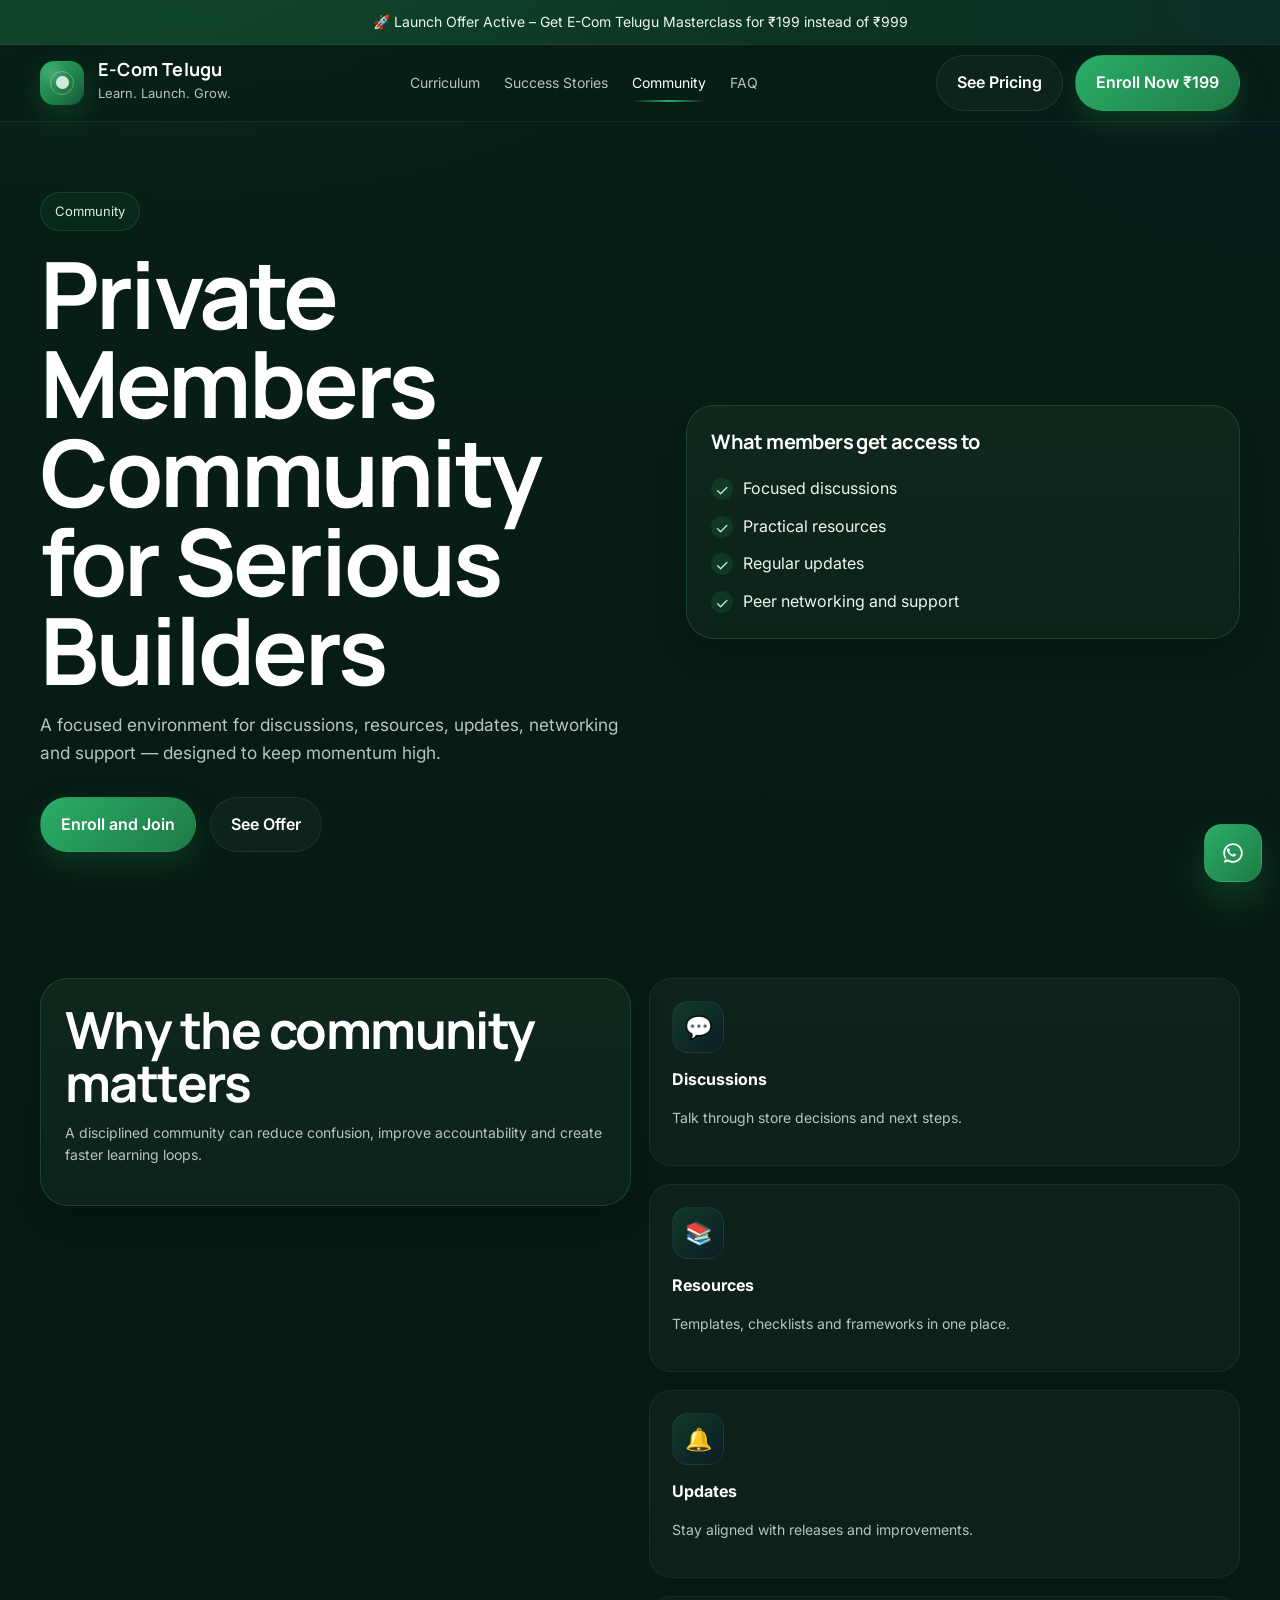
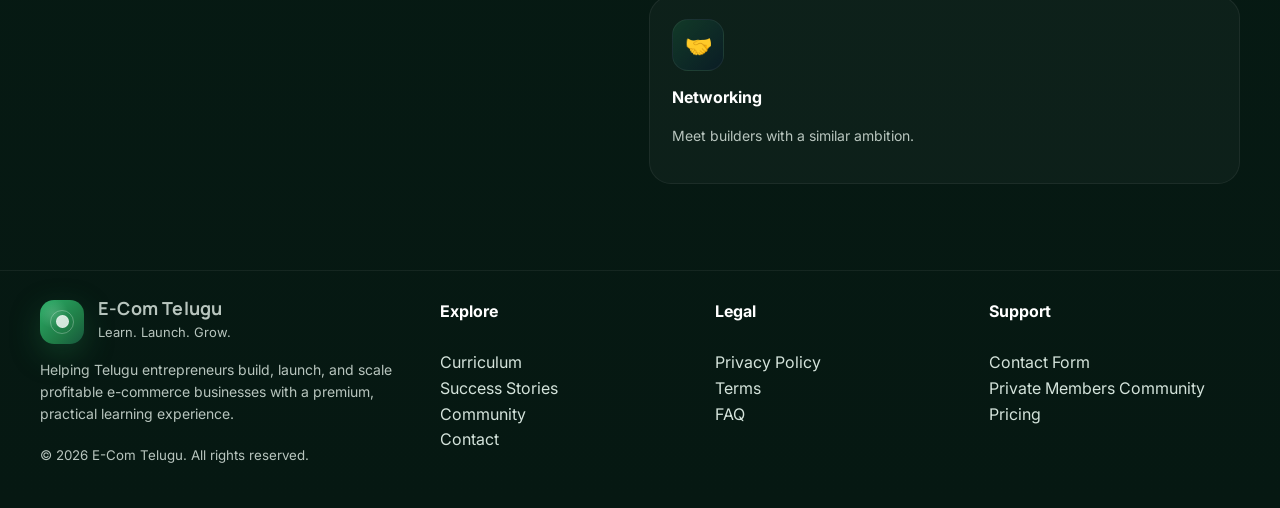
==== community.html @ 77f4f094 "Add files via upload" ====
<!doctype html>
<html lang="en">
<head>
  <meta charset="utf-8" />
  <meta name="viewport" content="width=device-width, initial-scale=1" />
  <title>Community | E-Com Telugu</title>
  <meta name="description" content="E-Com Telugu — premium Telugu e-commerce education for entrepreneurs, students and business owners." />
  <meta name="theme-color" content="#071E16" />
  <link rel="preconnect" href="https://fonts.googleapis.com">
  <link rel="preconnect" href="https://fonts.gstatic.com" crossorigin>
  <link href="https://fonts.googleapis.com/css2?family=Inter:wght@400;500;600;700;800&family=Manrope:wght@700;800&display=swap" rel="stylesheet">
  <link rel="stylesheet" href="styles.css" />
  
</head>
<body class="">

    <div class="topbar">
      <div class="container">🚀 Launch Offer Active – Get E-Com Telugu Masterclass for ₹199 instead of ₹999</div>
    </div>
    <div class="nav-wrap">
      <div class="container">
        <nav class="nav" aria-label="Primary">
          <a class="brand" href="index.html">
            <div class="brand-mark" aria-hidden="true"></div>
            <div class="brand-text">
              <strong>E-Com Telugu</strong>
              <span>Learn. Launch. Grow.</span>
            </div>
          </a>
          <div class="nav-links">
            <a href="curriculum.html" class="">Curriculum</a>
            <a href="success-stories.html" class="">Success Stories</a>
            <a href="community.html" class="active">Community</a>
            <a href="faq.html" class="">FAQ</a>
          </div>
          <div class="nav-actions">
            <a class="btn btn-secondary" href="index.html#pricing">See Pricing</a>
            <button class="btn btn-primary js-enroll sticky-cta" data-plan="ecom-telugu-masterclass" data-amount="19900">Enroll Now ₹199</button>
          </div>
          <button class="hamburger" aria-label="Open menu" aria-expanded="false"><span></span></button>
        </nav>
        <div class="mobile-panel">
          <div class="stack">
            <a class="btn btn-secondary" href="curriculum.html">Curriculum</a>
            <a class="btn btn-secondary" href="success-stories.html">Success Stories</a>
            <a class="btn btn-secondary" href="community.html">Community</a>
            <a class="btn btn-secondary" href="faq.html">FAQ</a>
            <a class="btn btn-secondary" href="index.html#pricing">See Pricing</a>
            <button class="btn btn-primary js-enroll" data-plan="ecom-telugu-masterclass" data-amount="19900">Enroll Now ₹199</button>
          </div>
        </div>
      </div>
    </div>
    

<main>
  <section class="hero">
    <div class="container hero-wrap">
      <div class="hero-copy reveal">
        <div class="kicker">Community</div>
        <h1>Private Members Community for Serious Builders</h1>
        <p class="lead">A focused environment for discussions, resources, updates, networking and support — designed to keep momentum high.</p>
        <div class="actions">
          <button class="btn btn-primary js-enroll" data-plan="ecom-telugu-masterclass" data-amount="19900">Enroll and Join</button>
          <a class="btn btn-secondary" href="index.html#pricing">See Offer</a>
        </div>
      </div>
      <div class="card pad reveal">
        <h3>What members get access to</h3>
        <div class="checklist">
          <div class="check">Focused discussions</div>
          <div class="check">Practical resources</div>
          <div class="check">Regular updates</div>
          <div class="check">Peer networking and support</div>
        </div>
      </div>
    </div>
  </section>

  <section class="section">
    <div class="container split">
      <div class="card pad reveal">
        <h2>Why the community matters</h2>
        <p class="small-muted">A disciplined community can reduce confusion, improve accountability and create faster learning loops.</p>
      </div>
      <div class="grid reveal">
        <div class="icon-card"><div class="icon-badge">💬</div><strong>Discussions</strong><p class="small-muted">Talk through store decisions and next steps.</p></div>
        <div class="icon-card"><div class="icon-badge">📚</div><strong>Resources</strong><p class="small-muted">Templates, checklists and frameworks in one place.</p></div>
        <div class="icon-card"><div class="icon-badge">🔔</div><strong>Updates</strong><p class="small-muted">Stay aligned with releases and improvements.</p></div>
        <div class="icon-card"><div class="icon-badge">🤝</div><strong>Networking</strong><p class="small-muted">Meet builders with a similar ambition.</p></div>
      </div>
    </div>
  </section>
</main>


    <footer class="footer">
      <div class="container">
        <div class="footer-grid">
          <div>
            <div class="brand" style="margin-bottom:14px;">
              <div class="brand-mark" aria-hidden="true"></div>
              <div class="brand-text">
                <strong>E-Com Telugu</strong>
                <span>Learn. Launch. Grow.</span>
              </div>
            </div>
            <p class="small-muted">Helping Telugu entrepreneurs build, launch, and scale profitable e-commerce businesses with a premium, practical learning experience.</p>
            <small>© 2026 E-Com Telugu. All rights reserved.</small>
          </div>
          <div>
            <strong style="color:#fff">Explore</strong><br><br>
            <a href="curriculum.html">Curriculum</a><br>
            <a href="success-stories.html">Success Stories</a><br>
            <a href="community.html">Community</a><br>
            <a href="contact.html">Contact</a>
          </div>
          <div>
            <strong style="color:#fff">Legal</strong><br><br>
            <a href="privacy-policy.html">Privacy Policy</a><br>
            <a href="terms.html">Terms</a><br>
            <a href="faq.html">FAQ</a>
          </div>
          <div>
            <strong style="color:#fff">Support</strong><br><br>
            <a href="contact.html">Contact Form</a><br>
            <a href="community.html">Private Members Community</a><br>
            <a href="index.html#pricing">Pricing</a>
          </div>
        </div>
      </div>
    </footer>
    <a class="whatsapp-float" href="https://wa.me/919000000000?text=Hi%20E-Com%20Telugu,%20I%20am%20interested%20in%20the%20Masterclass" aria-label="WhatsApp">
      <svg viewBox="0 0 32 32" aria-hidden="true"><path d="M19.11 17.46c-.28-.14-1.64-.81-1.89-.9-.25-.09-.43-.14-.61.14-.18.28-.7.9-.86 1.08-.16.18-.32.21-.6.07-.28-.14-1.17-.43-2.23-1.37-.83-.74-1.39-1.65-1.55-1.93-.16-.28-.02-.43.12-.57.13-.13.28-.32.42-.48.14-.16.19-.28.28-.46.09-.18.05-.34-.02-.48-.07-.14-.61-1.47-.84-2.02-.22-.53-.45-.46-.61-.47l-.52-.01c-.18 0-.48.07-.73.34-.25.28-.95.93-.95 2.26 0 1.33.97 2.62 1.11 2.8.14.18 1.92 2.95 4.65 4.13.65.28 1.16.45 1.56.58.65.21 1.24.18 1.71.11.52-.08 1.64-.67 1.87-1.31.23-.65.23-1.2.16-1.31-.07-.12-.25-.18-.53-.32zM16.03 4C9.4 4 4 9.37 4 16c0 2.63.85 5.08 2.3 7.07L4.8 28l5.1-1.47A11.93 11.93 0 0 0 16 28c6.63 0 12-5.37 12-12S22.66 4 16.03 4zm0 21.77c-2.25 0-4.34-.66-6.09-1.79l-.44-.28-3.03.87.88-2.95-.29-.48A9.7 9.7 0 0 1 6.3 16c0-5.36 4.37-9.72 9.73-9.72s9.74 4.36 9.74 9.72-4.37 9.77-9.74 9.77z"/></svg>
    </a>
    <div class="mobile-sticky-cta">
      <div class="row">
        <div class="text">
          <strong>Enroll today for ₹199</strong>
          <span>Premium masterclass access</span>
        </div>
        <button class="btn btn-primary js-enroll" data-plan="ecom-telugu-masterclass" data-amount="19900">Enroll Now</button>
      </div>
    </div>
    
<script src="script.js"></script>
</body>
</html>
---- styles.css ----
:root {
  --bg: #071E16;
  --bg-2: #0D2B1F;
  --card: #10271D;
  --card-2: #0B241A;
  --green: #1F7A45;
  --green-2: #2AAE67;
  --navy: #081A2F;
  --text: #FFFFFF;
  --muted: #B8C5BE;
  --border: #1E4A33;
  --shadow: 0 24px 60px rgba(0, 0, 0, 0.35);
  --shadow-soft: 0 12px 30px rgba(0, 0, 0, 0.22);
  --radius-xl: 28px;
  --radius-lg: 22px;
  --radius-md: 16px;
  --radius-sm: 12px;
  --max: 1200px;
  --transition: 240ms cubic-bezier(.2,.8,.2,1);
}

* { box-sizing: border-box; }
html { scroll-behavior: smooth; }
body {
  margin: 0;
  background:
    radial-gradient(1200px 800px at 15% -10%, rgba(42,174,103,0.14), transparent 55%),
    radial-gradient(900px 700px at 100% 0%, rgba(8,26,47,0.45), transparent 45%),
    linear-gradient(180deg, #071E16 0%, #061812 100%);
  color: var(--text);
  font-family: Inter, system-ui, -apple-system, BlinkMacSystemFont, "Segoe UI", sans-serif;
  line-height: 1.6;
  -webkit-font-smoothing: antialiased;
  text-rendering: optimizeLegibility;
}

img { max-width: 100%; display: block; }
a { color: inherit; text-decoration: none; }
button, input, textarea, select { font: inherit; }
::selection { background: rgba(42, 174, 103, 0.35); }

.container {
  width: min(var(--max), calc(100% - 32px));
  margin: 0 auto;
}

.topbar {
  background: linear-gradient(90deg, rgba(42,174,103,0.22), rgba(31,122,69,0.18));
  border-bottom: 1px solid rgba(255,255,255,0.05);
  color: #eaf7ef;
  font-size: 14px;
}
.topbar .container {
  min-height: 44px;
  display: flex;
  align-items: center;
  justify-content: center;
  gap: 10px;
  text-align: center;
  padding: 8px 0;
}

.nav-wrap {
  position: sticky;
  top: 0;
  z-index: 50;
  backdrop-filter: blur(18px);
  background: rgba(7, 30, 22, 0.75);
  border-bottom: 1px solid rgba(255,255,255,0.06);
}
.nav {
  display: flex;
  align-items: center;
  justify-content: space-between;
  min-height: 76px;
  gap: 18px;
}
.brand {
  display: flex;
  align-items: center;
  gap: 14px;
  min-width: 0;
}
.brand-mark {
  width: 44px;
  height: 44px;
  border-radius: 14px;
  background:
    radial-gradient(circle at 30% 30%, rgba(255,255,255,.15), transparent 35%),
    linear-gradient(135deg, #2AAE67, #1F7A45 65%, #081A2F 160%);
  box-shadow: 0 10px 30px rgba(31,122,69,.35);
  display: grid;
  place-items: center;
  position: relative;
  overflow: hidden;
}
.brand-mark::before,
.brand-mark::after {
  content: "";
  position: absolute;
  border-radius: 999px;
  border: 1px solid rgba(255,255,255,.28);
}
.brand-mark::before { width: 22px; height: 22px; }
.brand-mark::after { width: 11px; height: 11px; background: rgba(255,255,255,.8); }
.brand-text { min-width: 0; }
.brand-text strong {
  font-family: Manrope, Inter, system-ui, sans-serif;
  display: block;
  letter-spacing: .2px;
  font-size: 18px;
  line-height: 1.1;
}
.brand-text span {
  color: var(--muted);
  font-size: 13px;
}
.nav-links {
  display: flex;
  align-items: center;
  gap: 24px;
}
.nav-links a {
  color: var(--muted);
  transition: color var(--transition), transform var(--transition);
  font-size: 14px;
  position: relative;
}
.nav-links a:hover, .nav-links a.active {
  color: var(--text);
}
.nav-links a::after {
  content: "";
  position: absolute;
  left: 0; bottom: -8px;
  width: 100%;
  height: 2px;
  background: linear-gradient(90deg, transparent, var(--green-2), transparent);
  transform: scaleX(0);
  transform-origin: center;
  transition: transform var(--transition);
}
.nav-links a:hover::after, .nav-links a.active::after { transform: scaleX(1); }

.nav-actions { display: flex; align-items: center; gap: 12px; }
.btn {
  display: inline-flex;
  align-items: center;
  justify-content: center;
  gap: 10px;
  border: 1px solid transparent;
  border-radius: 999px;
  padding: 14px 20px;
  font-weight: 600;
  transition: transform var(--transition), box-shadow var(--transition), background var(--transition), border-color var(--transition), opacity var(--transition);
  cursor: pointer;
  white-space: nowrap;
}
.btn:hover { transform: translateY(-1px); }
.btn-primary {
  background: linear-gradient(135deg, var(--green-2), var(--green));
  color: white;
  box-shadow: 0 12px 28px rgba(31,122,69,.28);
}
.btn-primary:hover {
  box-shadow: 0 18px 34px rgba(31,122,69,.40);
}
.btn-secondary {
  background: rgba(255,255,255,0.03);
  color: var(--text);
  border-color: rgba(255,255,255,0.08);
}
.btn-secondary:hover {
  border-color: rgba(42,174,103,0.4);
  background: rgba(42,174,103,0.08);
}

.hamburger {
  display: none;
  width: 48px; height: 48px;
  border: 1px solid rgba(255,255,255,0.08);
  border-radius: 14px;
  background: rgba(255,255,255,0.03);
  color: var(--text);
  align-items: center;
  justify-content: center;
}
.hamburger span, .hamburger span::before, .hamburger span::after {
  content: "";
  width: 18px; height: 2px;
  background: currentColor;
  border-radius: 999px;
  display: block;
  position: relative;
}
.hamburger span::before { position: absolute; top: -6px; }
.hamburger span::after { position: absolute; top: 6px; }

.mobile-panel {
  display: none;
  padding: 0 0 18px;
}
.mobile-panel.open { display: block; }
.mobile-panel .stack {
  display: grid;
  gap: 12px;
  padding: 16px 0 0;
}
.mobile-panel a, .mobile-panel .btn {
  width: 100%;
}

.section {
  padding: 86px 0;
}
.section-tight { padding: 64px 0; }
.section-header {
  max-width: 760px;
  margin-bottom: 28px;
}
.kicker {
  display: inline-flex;
  align-items: center;
  gap: 10px;
  padding: 8px 14px;
  border: 1px solid rgba(42,174,103,0.22);
  background: rgba(42,174,103,0.08);
  color: #d8f4e3;
  border-radius: 999px;
  font-size: 13px;
  margin-bottom: 18px;
}
.h1, h1, .h2, h2, .h3, h3 {
  font-family: Manrope, Inter, system-ui, sans-serif;
  letter-spacing: -.03em;
  margin: 0;
}
h1, .h1 {
  font-size: clamp(3.2rem, 8vw, 5.8rem);
  line-height: .96;
}
h2, .h2 {
  font-size: clamp(2rem, 4vw, 3.2rem);
  line-height: 1.02;
}
h3, .h3 {
  font-size: 1.25rem;
  line-height: 1.2;
}
.lead {
  font-size: 1.08rem;
  color: var(--muted);
  max-width: 64ch;
}
.grid {
  display: grid;
  gap: 18px;
}
.grid-2 { grid-template-columns: repeat(2, minmax(0, 1fr)); }
.grid-3 { grid-template-columns: repeat(3, minmax(0, 1fr)); }
.grid-4 { grid-template-columns: repeat(4, minmax(0, 1fr)); }

.card {
  background: linear-gradient(180deg, rgba(16,39,29,0.96), rgba(11,36,26,0.98));
  border: 1px solid rgba(255,255,255,0.07);
  border-color: rgba(30,74,51,0.9);
  border-radius: var(--radius-xl);
  box-shadow: var(--shadow-soft);
}
.card.pad { padding: 24px; }
.card.glow {
  box-shadow: 0 0 0 1px rgba(42,174,103,.15), 0 22px 60px rgba(0,0,0,.34);
}

.hero {
  padding: 70px 0 40px;
}
.hero-wrap {
  display: grid;
  grid-template-columns: 1.05fr .95fr;
  gap: 34px;
  align-items: center;
}
.hero-copy .actions {
  display: flex;
  gap: 14px;
  flex-wrap: wrap;
  margin-top: 30px;
}
.hero-badges {
  display: flex;
  gap: 12px;
  flex-wrap: wrap;
  margin-top: 28px;
}
.pill {
  display: inline-flex;
  align-items: center;
  gap: 8px;
  border-radius: 999px;
  padding: 10px 14px;
  background: rgba(255,255,255,0.04);
  color: #e7f3ea;
  border: 1px solid rgba(255,255,255,0.07);
  font-size: 13px;
}

.hero-visual {
  position: relative;
  min-height: 620px;
}
.dashboard {
  position: relative;
  height: 100%;
  padding: 22px;
  overflow: hidden;
}
.dashboard::before {
  content:"";
  position:absolute;
  inset:-20%;
  background:
    radial-gradient(circle at 20% 20%, rgba(42,174,103,.18), transparent 22%),
    radial-gradient(circle at 80% 20%, rgba(8,26,47,.55), transparent 24%),
    radial-gradient(circle at 70% 80%, rgba(31,122,69,.18), transparent 22%);
  filter: blur(5px);
}
.dashboard > * { position: relative; z-index: 1; }
.metric-row {
  display: grid;
  grid-template-columns: 1.15fr .85fr;
  gap: 14px;
  margin-bottom: 14px;
}
.mini-card, .visual-card {
  background: rgba(7, 24, 18, 0.72);
  border: 1px solid rgba(42,174,103,.18);
  border-radius: 22px;
  padding: 18px;
  box-shadow: inset 0 1px 0 rgba(255,255,255,.02);
}
.mini-card strong {
  display: block;
  font-size: 30px;
  line-height: 1;
  margin-top: 8px;
}
.progress-bars {
  display: grid;
  gap: 10px;
  margin-top: 18px;
}
.progress {
  height: 10px;
  border-radius: 999px;
  background: rgba(255,255,255,.06);
  overflow: hidden;
}
.progress span {
  display: block;
  height: 100%;
  border-radius: inherit;
  background: linear-gradient(90deg, var(--green), var(--green-2));
}
.sale-graph {
  height: 180px;
  border-radius: 22px;
  background:
    linear-gradient(180deg, rgba(42,174,103,.08), rgba(8,26,47,.08)),
    repeating-linear-gradient(90deg, rgba(255,255,255,.05) 0 1px, transparent 1px 32px),
    repeating-linear-gradient(0deg, rgba(255,255,255,.05) 0 1px, transparent 1px 32px);
  position: relative;
  overflow: hidden;
}
.sale-graph svg {
  position:absolute; inset:0;
  width: 100%; height: 100%;
}
.stat-stack {
  display: grid;
  gap: 14px;
}
.stat-row {
  display: grid;
  grid-template-columns: repeat(2, minmax(0, 1fr));
  gap: 14px;
}
.stat {
  padding: 18px;
  border-radius: 20px;
  background: rgba(255,255,255,0.03);
  border: 1px solid rgba(255,255,255,0.06);
}
.stat span {
  color: var(--muted);
  font-size: 13px;
}
.stat strong {
  display: block;
  font-size: 24px;
  margin-top: 10px;
}
.product-cards {
  display: grid;
  gap: 12px;
}
.product-card {
  display: flex;
  gap: 12px;
  align-items: center;
  padding: 14px;
  border-radius: 18px;
  background: rgba(255,255,255,.03);
  border: 1px solid rgba(255,255,255,.06);
}
.product-thumb {
  width: 52px; height: 52px;
  border-radius: 16px;
  background: linear-gradient(135deg, rgba(42,174,103,.28), rgba(8,26,47,.64));
  display: grid; place-items: center;
  font-size: 22px;
}
.product-card .meta {
  flex: 1;
}
.product-card .meta small {
  color: var(--muted);
}

.split {
  display: grid;
  grid-template-columns: 1fr 1fr;
  gap: 18px;
  align-items: start;
}
.icon-grid {
  display: grid;
  gap: 18px;
  grid-template-columns: repeat(4, minmax(0, 1fr));
}
.icon-card {
  padding: 22px;
  border-radius: 22px;
  background: rgba(255,255,255,.03);
  border: 1px solid rgba(255,255,255,.06);
  transition: transform var(--transition), border-color var(--transition), background var(--transition);
}
.icon-card:hover {
  transform: translateY(-4px);
  border-color: rgba(42,174,103,.3);
  background: rgba(42,174,103,.07);
}
.icon-badge {
  width: 52px; height: 52px;
  display: grid;
  place-items: center;
  border-radius: 16px;
  background: linear-gradient(135deg, rgba(42,174,103,.18), rgba(8,26,47,.55));
  border: 1px solid rgba(255,255,255,.06);
  margin-bottom: 14px;
  font-size: 22px;
}

.counter-row {
  display: grid;
  grid-template-columns: repeat(4, minmax(0, 1fr));
  gap: 16px;
}
.counter {
  padding: 22px;
  text-align: center;
}
.counter strong {
  display: block;
  font-size: clamp(2rem, 4vw, 3rem);
  line-height: 1;
}
.counter span {
  color: var(--muted);
  font-size: 14px;
  margin-top: 8px;
  display: block;
}

.timer {
  display: flex;
  gap: 12px;
  flex-wrap: wrap;
}
.timer .box {
  min-width: 100px;
  padding: 18px 16px;
  border-radius: 20px;
  background: rgba(255,255,255,.03);
  border: 1px solid rgba(255,255,255,.07);
  text-align: center;
}
.timer .box strong {
  display: block;
  font-size: 2rem;
  line-height: 1;
}
.timer .box small { color: var(--muted); }

.roadmap {
  position: relative;
  padding-top: 18px;
}
.roadmap-track {
  display: grid;
  grid-template-columns: repeat(5, minmax(0, 1fr));
  gap: 14px;
}
.roadmap-step {
  padding: 20px;
  border-radius: 22px;
  background: linear-gradient(180deg, rgba(255,255,255,.04), rgba(255,255,255,.02));
  border: 1px solid rgba(255,255,255,.06);
  position: relative;
}
.roadmap-step::before {
  content: attr(data-step);
  display: inline-flex;
  width: 34px; height: 34px;
  border-radius: 999px;
  align-items: center;
  justify-content: center;
  margin-bottom: 14px;
  background: rgba(42,174,103,.15);
  border: 1px solid rgba(42,174,103,.25);
  color: #dff7e9;
  font-weight: 700;
}
.roadmap-step p { color: var(--muted); margin: 8px 0 0; }

.accordion {
  display: grid;
  gap: 12px;
}
.acc-item {
  border-radius: 20px;
  border: 1px solid rgba(255,255,255,.07);
  background: rgba(255,255,255,.03);
  overflow: hidden;
}
.acc-btn {
  width: 100%;
  display: flex;
  align-items: center;
  justify-content: space-between;
  gap: 12px;
  background: transparent;
  color: var(--text);
  border: 0;
  padding: 20px;
  text-align: left;
  cursor: pointer;
}
.acc-btn span {
  color: var(--muted);
  font-size: 14px;
  display: block;
  margin-top: 4px;
}
.acc-icon {
  width: 32px; height: 32px;
  border-radius: 999px;
  display: grid; place-items: center;
  background: rgba(42,174,103,.12);
  border: 1px solid rgba(42,174,103,.2);
  flex: 0 0 auto;
  transition: transform var(--transition);
}
.acc-item.open .acc-icon { transform: rotate(45deg); }
.acc-panel {
  max-height: 0;
  overflow: hidden;
  transition: max-height 320ms ease;
}
.acc-panel > div {
  padding: 0 20px 20px;
  color: var(--muted);
}

.story-card {
  display: grid;
  gap: 14px;
  padding: 22px;
}
.story-top {
  display: flex;
  align-items: center;
  gap: 14px;
}
.avatar {
  width: 56px; height: 56px;
  border-radius: 18px;
  background: linear-gradient(135deg, rgba(42,174,103,.32), rgba(8,26,47,.56));
  display: grid;
  place-items: center;
  font-weight: 800;
}
.story-card .quote {
  font-size: 16px;
  color: #edf7f0;
}
.story-card .role { color: var(--muted); font-size: 14px; }

.showcase {
  display: grid;
  gap: 18px;
  grid-template-columns: repeat(4, minmax(0, 1fr));
}
.showcase-card {
  overflow: hidden;
}
.showcase-media {
  height: 180px;
  background:
    linear-gradient(180deg, rgba(42,174,103,.15), transparent 50%),
    radial-gradient(circle at 20% 20%, rgba(255,255,255,.1), transparent 18%),
    linear-gradient(135deg, rgba(8,26,47,.7), rgba(31,122,69,.2));
  position: relative;
}
.showcase-media::after {
  content: "";
  position: absolute;
  inset: 18px;
  border-radius: 18px;
  border: 1px solid rgba(255,255,255,.14);
}
.showcase-body {
  padding: 18px;
}
.tag {
  display: inline-flex;
  padding: 6px 10px;
  border-radius: 999px;
  background: rgba(42,174,103,.12);
  color: #d8f4e3;
  font-size: 12px;
  border: 1px solid rgba(42,174,103,.16);
}
.small-muted { color: var(--muted); font-size: 14px; }

.pricing {
  display: grid;
  grid-template-columns: 1.05fr .95fr;
  gap: 18px;
  align-items: center;
}
.price-card {
  padding: 30px;
  position: relative;
  overflow: hidden;
}
.price-badge {
  position: absolute;
  top: 18px; right: 18px;
}
.price {
  display: flex;
  align-items: flex-end;
  gap: 14px;
  flex-wrap: wrap;
  margin-top: 10px;
}
.price .old {
  color: #c2d0c9;
  opacity: .75;
  text-decoration: line-through;
  font-size: 1.3rem;
}
.price .new {
  font-size: clamp(3rem, 8vw, 4.4rem);
  line-height: 1;
  font-weight: 800;
}
.checklist {
  display: grid;
  gap: 12px;
  margin: 22px 0 0;
}
.check {
  display: flex;
  align-items: flex-start;
  gap: 10px;
  color: #edf7f0;
}
.check::before {
  content: "✓";
  flex: 0 0 auto;
  width: 22px; height: 22px;
  display: grid; place-items: center;
  border-radius: 999px;
  background: rgba(42,174,103,.15);
  color: #bdf4d2;
  margin-top: 2px;
}

.faq-layout {
  display: grid;
  grid-template-columns: 1fr 420px;
  gap: 18px;
}
.side-note {
  position: sticky;
  top: 112px;
  align-self: start;
}

.form {
  display: grid;
  gap: 14px;
}
.field {
  display: grid;
  gap: 8px;
}
label { font-size: 14px; color: #dde8e2; }
input, textarea, select {
  width: 100%;
  border-radius: 16px;
  border: 1px solid rgba(255,255,255,.08);
  background: rgba(255,255,255,.03);
  color: var(--text);
  padding: 14px 16px;
  outline: none;
  transition: border-color var(--transition), box-shadow var(--transition), background var(--transition);
}
input:focus, textarea:focus, select:focus {
  border-color: rgba(42,174,103,.5);
  box-shadow: 0 0 0 4px rgba(42,174,103,.08);
  background: rgba(255,255,255,.04);
}
textarea { min-height: 160px; resize: vertical; }

.footer {
  padding: 28px 0 42px;
  border-top: 1px solid rgba(255,255,255,.06);
  color: var(--muted);
}
.footer-grid {
  display: grid;
  grid-template-columns: 1.2fr .8fr .8fr .8fr;
  gap: 24px;
}
.footer a { color: #d4e3db; }
.footer a:hover { color: #fff; }
.footer small { display: block; margin-top: 18px; line-height: 1.7; }

.whatsapp-float {
  position: fixed;
  right: 18px;
  bottom: 18px;
  width: 58px;
  height: 58px;
  border-radius: 18px;
  background: linear-gradient(135deg, #2AAE67, #1F7A45);
  display: grid;
  place-items: center;
  box-shadow: 0 18px 36px rgba(31,122,69,.34);
  z-index: 60;
  border: 1px solid rgba(255,255,255,.08);
}
.whatsapp-float svg { width: 26px; height: 26px; fill: white; }

.mobile-sticky-cta {
  display: none;
  position: fixed;
  left: 12px;
  right: 12px;
  bottom: 12px;
  z-index: 55;
  padding: 12px;
  background: rgba(7,30,22,.86);
  backdrop-filter: blur(16px);
  border: 1px solid rgba(255,255,255,.08);
  border-radius: 22px;
  box-shadow: var(--shadow);
}
.mobile-sticky-cta .row {
  display: flex;
  align-items: center;
  justify-content: space-between;
  gap: 12px;
}
.mobile-sticky-cta .text {
  min-width: 0;
}
.mobile-sticky-cta strong {
  display: block;
  font-size: 15px;
}
.mobile-sticky-cta span {
  color: var(--muted);
  font-size: 13px;
}

.reveal {
  opacity: 0;
  transform: translateY(22px);
  transition: opacity 700ms ease, transform 700ms ease;
}
.reveal.in-view {
  opacity: 1;
  transform: translateY(0);
}

.sticky-cta {
  position: relative;
}
.sticky-cta.float {
  animation: glowPulse 2.8s ease-in-out infinite;
}
@keyframes glowPulse {
  0%, 100% { box-shadow: 0 12px 28px rgba(31,122,69,.26); }
  50% { box-shadow: 0 18px 40px rgba(42,174,103,.42); }
}

@media (max-width: 1100px) {
  .hero-wrap, .split, .pricing, .faq-layout, .footer-grid { grid-template-columns: 1fr; }
  .icon-grid, .counter-row, .showcase, .roadmap-track { grid-template-columns: repeat(2, minmax(0, 1fr)); }
  .hero-visual { min-height: 540px; }
  .side-note { position: static; }
}
@media (max-width: 820px) {
  .nav-links, .nav-actions { display: none; }
  .hamburger { display: inline-flex; }
  .section { padding: 70px 0; }
  .grid-2, .grid-3, .grid-4, .stat-row, .metric-row, .icon-grid, .counter-row, .showcase, .roadmap-track { grid-template-columns: 1fr; }
  .hero { padding-top: 40px; }
  .hero-visual { min-height: 600px; }
  .mobile-sticky-cta { display: block; }
  .whatsapp-float { bottom: 84px; }
}
@media (max-width: 540px) {
  .container { width: min(var(--max), calc(100% - 24px)); }
  h1, .h1 { font-size: clamp(2.8rem, 15vw, 4rem); }
  .btn { width: 100%; }
  .hero-copy .actions { flex-direction: column; }
  .hero-badges { flex-direction: column; }
  .mini-card strong { font-size: 26px; }
  .hero-visual { min-height: 560px; }
  .dashboard { padding: 16px; }
  .mobile-sticky-cta .row { flex-direction: column; align-items: stretch; }
}
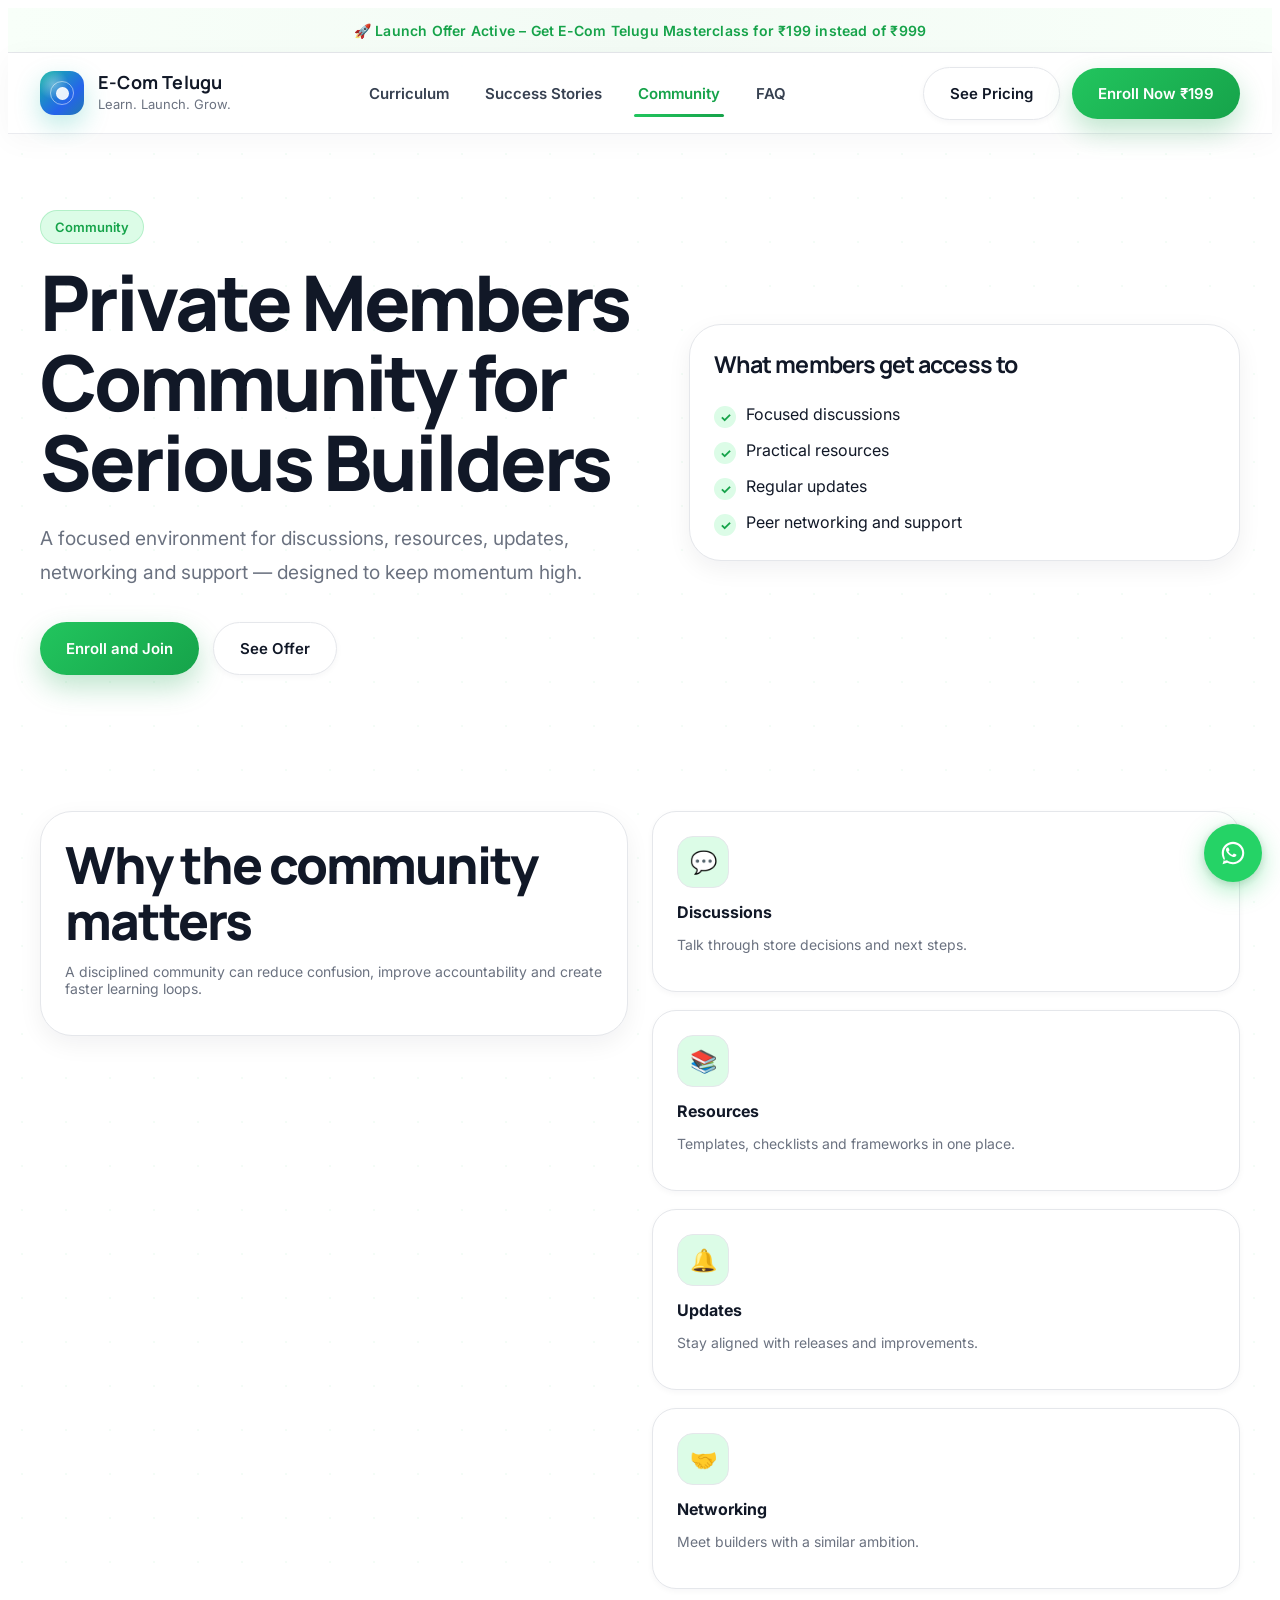
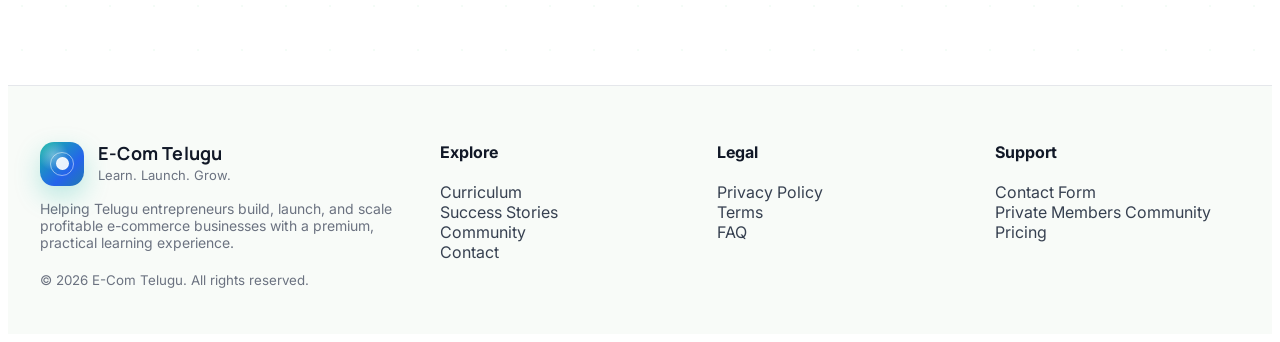
==== commit 4be0c5b7: "Production readiness pass: privacy, branding, payment hardening, cleanup Privacy/business requiremen" ====
--- a/community.html
+++ b/community.html
@@ -109,20 +109,20 @@
             <small>© 2026 E-Com Telugu. All rights reserved.</small>
           </div>
           <div>
-            <strong style="color:#fff">Explore</strong><br><br>
+            <strong style="color:var(--text)">Explore</strong><br><br>
             <a href="curriculum.html">Curriculum</a><br>
             <a href="success-stories.html">Success Stories</a><br>
             <a href="community.html">Community</a><br>
             <a href="contact.html">Contact</a>
           </div>
           <div>
-            <strong style="color:#fff">Legal</strong><br><br>
+            <strong style="color:var(--text)">Legal</strong><br><br>
             <a href="privacy-policy.html">Privacy Policy</a><br>
             <a href="terms.html">Terms</a><br>
             <a href="faq.html">FAQ</a>
           </div>
           <div>
-            <strong style="color:#fff">Support</strong><br><br>
+            <strong style="color:var(--text)">Support</strong><br><br>
             <a href="contact.html">Contact Form</a><br>
             <a href="community.html">Private Members Community</a><br>
             <a href="index.html#pricing">Pricing</a>
@@ -130,7 +130,10 @@
         </div>
       </div>
     </footer>
-    <a class="whatsapp-float" href="https://wa.me/919000000000?text=Hi%20E-Com%20Telugu,%20I%20am%20interested%20in%20the%20Masterclass" aria-label="WhatsApp">
+    <!-- TODO(whatsapp): Placeholder until the real WhatsApp Community invite link exists.
+         Get it from WhatsApp app > Community > Invite to Community > Share Link,
+         then replace the href below. Do not add a personal phone number here. -->
+    <a class="whatsapp-float" href="https://chat.whatsapp.com/PLACEHOLDER" aria-label="Join our WhatsApp Community" target="_blank" rel="noopener">
       <svg viewBox="0 0 32 32" aria-hidden="true"><path d="M19.11 17.46c-.28-.14-1.64-.81-1.89-.9-.25-.09-.43-.14-.61.14-.18.28-.7.9-.86 1.08-.16.18-.32.21-.6.07-.28-.14-1.17-.43-2.23-1.37-.83-.74-1.39-1.65-1.55-1.93-.16-.28-.02-.43.12-.57.13-.13.28-.32.42-.48.14-.16.19-.28.28-.46.09-.18.05-.34-.02-.48-.07-.14-.61-1.47-.84-2.02-.22-.53-.45-.46-.61-.47l-.52-.01c-.18 0-.48.07-.73.34-.25.28-.95.93-.95 2.26 0 1.33.97 2.62 1.11 2.8.14.18 1.92 2.95 4.65 4.13.65.28 1.16.45 1.56.58.65.21 1.24.18 1.71.11.52-.08 1.64-.67 1.87-1.31.23-.65.23-1.2.16-1.31-.07-.12-.25-.18-.53-.32zM16.03 4C9.4 4 4 9.37 4 16c0 2.63.85 5.08 2.3 7.07L4.8 28l5.1-1.47A11.93 11.93 0 0 0 16 28c6.63 0 12-5.37 12-12S22.66 4 16.03 4zm0 21.77c-2.25 0-4.34-.66-6.09-1.79l-.44-.28-3.03.87.88-2.95-.29-.48A9.7 9.7 0 0 1 6.3 16c0-5.36 4.37-9.72 9.73-9.72s9.74 4.36 9.74 9.72-4.37 9.77-9.74 9.77z"/></svg>
     </a>
     <div class="mobile-sticky-cta">
--- a/styles.css
+++ b/styles.css
@@ -1,848 +1,1207 @@
-
-:root {
-  --bg: #071E16;
-  --bg-2: #0D2B1F;
-  --card: #10271D;
-  --card-2: #0B241A;
-  --green: #1F7A45;
-  --green-2: #2AAE67;
-  --navy: #081A2F;
-  --text: #FFFFFF;
-  --muted: #B8C5BE;
-  --border: #1E4A33;
-  --shadow: 0 24px 60px rgba(0, 0, 0, 0.35);
-  --shadow-soft: 0 12px 30px rgba(0, 0, 0, 0.22);
-  --radius-xl: 28px;
-  --radius-lg: 22px;
-  --radius-md: 16px;
-  --radius-sm: 12px;
-  --max: 1200px;
-  --transition: 240ms cubic-bezier(.2,.8,.2,1);
-}
-
-* { box-sizing: border-box; }
-html { scroll-behavior: smooth; }
-body {
-  margin: 0;
+/* ==================================================================
+   E-COM TELUGU — DESIGN SYSTEM
+   Premium SaaS aesthetic (Stripe / Linear / Shopify / Framer / Vercel)
+   ================================================================== */
+
+
+/* ==================================================================
+   1. VARIABLES
+   ================================================================== */
+:root{
+
+  /* Brand */
+  --primary:#22C55E;
+  --primary-dark:#16A34A;
+  --primary-light:#DCFCE7;
+  --secondary:#14B8A6;
+  --accent:#2563EB;
+  --accent-light:#DBEAFE;
+
+  /* Aliases used by chart/progress elements */
+  --green: var(--primary);
+  --green-2: var(--primary-dark);
+
+  /* Backgrounds */
+  --bg:#FFFFFF;
+  --bg-soft:#F8FBF8;
+  --bg-alt:#F8FBF8;
+  --surface:#FFFFFF;
+  --surface-2:#F8FAFC;
+
+  /* Cards */
+  --card:#FFFFFF;
+  --card-hover:#FFFFFF;
+
+  /* Text */
+  --text:#111827;
+  --text-light:#374151;
+  --muted:#6B7280;
+  --muted-light:#9CA3AF;
+  --text-on-dark:#F8FAFC;
+  --muted-on-dark:#94A3B8;
+
+  /* Borders */
+  --border:#E5E7EB;
+  --border-soft:#EEF2F7;
+
+  /* Shadows (one system, used everywhere) */
+  --shadow-xs:0 2px 6px rgba(15,23,42,.04);
+  --shadow-sm:0 8px 24px rgba(15,23,42,.06);
+  --shadow:0 15px 45px rgba(15,23,42,.08);
+  --shadow-lg:0 30px 80px rgba(15,23,42,.12);
+  --shadow-soft: var(--shadow-sm);
+
+  /* Glows */
+  --glow-green:0 0 40px rgba(34,197,94,.14);
+  --glow-blue:0 0 40px rgba(37,99,235,.12);
+
+  /* Radius (one system) */
+  --radius-xl:32px;
+  --radius-lg:24px;
+  --radius-md:18px;
+  --radius-sm:14px;
+  --radius-pill:999px;
+
+  /* Layout */
+  --max:1200px;
+
+  /* Motion (one system) */
+  --transition:240ms cubic-bezier(.2,.8,.2,1);
+  --transition-slow:420ms cubic-bezier(.2,.8,.2,1);
+}
+
+
+/* ==================================================================
+   2. RESET
+   ================================================================== */
+*{ box-sizing:border-box; }
+html{ scroll-behavior:smooth; }
+
+body{
+  background:var(--bg);
+  color:var(--text);
+  font-family:'Inter',sans-serif;
+  -webkit-font-smoothing:antialiased;
+  -moz-osx-font-smoothing:grayscale;
+  overflow-x:hidden;
+  background-image:radial-gradient(rgba(34,197,94,.05) 1px, transparent 1px);
+  background-size:44px 44px;
+}
+
+img{ max-width:100%; display:block; }
+a{ color:inherit; text-decoration:none; }
+button, input, textarea, select{ font:inherit; }
+
+::selection{
+  background:#BBF7D0;
+  color:#111827;
+}
+
+
+/* ==================================================================
+   3. LAYOUT
+   ================================================================== */
+.container{
+  width:min(var(--max), calc(100% - 32px));
+  margin:0 auto;
+}
+
+.section{ padding:96px 0; }
+.section-tight{ padding:64px 0; }
+.section-header{
+  max-width:760px;
+  margin-bottom:32px;
+}
+
+.grid{ display:grid; gap:18px; }
+.grid-2{ grid-template-columns:repeat(2, minmax(0, 1fr)); }
+.grid-3{ grid-template-columns:repeat(3, minmax(0, 1fr)); }
+.grid-4{ grid-template-columns:repeat(4, minmax(0, 1fr)); }
+
+.split{
+  display:grid;
+  grid-template-columns:1fr 1fr;
+  gap:24px;
+  align-items:start;
+}
+
+
+/* ==================================================================
+   4. TYPOGRAPHY
+   ================================================================== */
+.h1, h1, .h2, h2, .h3, h3{
+  font-family:Manrope, Inter, sans-serif;
+  letter-spacing:-.04em;
+  font-weight:800;
+  color:var(--text);
+  margin:0;
+}
+
+h1, .h1{
+  font-size:clamp(3rem, 6vw, 5rem);
+  line-height:1.04;
+  max-width:12ch;
+}
+
+h2, .h2{
+  font-size:clamp(2.2rem, 4vw, 3.4rem);
+  line-height:1.1;
+}
+
+h3, .h3{
+  font-size:1.45rem;
+  line-height:1.3;
+  font-weight:700;
+}
+
+.lead{
+  font-size:1.2rem;
+  line-height:1.8;
+  color:var(--muted);
+  max-width:65ch;
+}
+
+.small-muted{ color:var(--muted); font-size:14px; }
+
+.kicker{
+  display:inline-flex;
+  align-items:center;
+  gap:10px;
+  padding:8px 14px;
+  border:1px solid rgba(34,197,94,.22);
+  background:var(--primary-light);
+  color:var(--primary-dark);
+  border-radius:var(--radius-pill);
+  font-size:13px;
+  font-weight:600;
+  margin-bottom:18px;
+}
+
+.pill{
+  display:inline-flex;
+  align-items:center;
+  gap:8px;
+  padding:10px 14px;
+  background:var(--bg-soft);
+  color:var(--text);
+  border:1px solid var(--border);
+  border-radius:var(--radius-pill);
+  font-size:13px;
+  font-weight:600;
+}
+
+.tag{
+  display:inline-flex;
+  padding:6px 12px;
+  border-radius:var(--radius-pill);
+  background:var(--primary-light);
+  color:var(--primary-dark);
+  font-size:12px;
+  font-weight:600;
+  border:1px solid rgba(34,197,94,.18);
+}
+
+
+/* ==================================================================
+   5. BUTTONS
+   ================================================================== */
+.btn{
+  display:inline-flex;
+  align-items:center;
+  justify-content:center;
+  gap:10px;
+  border:1px solid transparent;
+  border-radius:var(--radius-pill);
+  padding:16px 26px;
+  font-weight:600;
+  font-size:15px;
+  transition:transform var(--transition), box-shadow var(--transition), background var(--transition), border-color var(--transition), opacity var(--transition);
+  cursor:pointer;
+  white-space:nowrap;
+}
+.btn:hover{ transform:translateY(-2px); }
+
+.btn-primary{
+  background:linear-gradient(135deg, var(--primary), var(--primary-dark));
+  color:#FFFFFF;
+  border:none;
+  box-shadow:0 12px 28px rgba(22,163,74,.28);
+}
+.btn-primary:hover{
+  box-shadow:0 18px 40px rgba(22,163,74,.38);
+}
+
+.btn-secondary{
+  background:#FFFFFF;
+  color:var(--text);
+  border:1px solid var(--border);
+  box-shadow:var(--shadow-xs);
+}
+.btn-secondary:hover{
+  border-color:rgba(34,197,94,.35);
+  background:var(--bg-soft);
+}
+
+
+/* ==================================================================
+   6. CARDS (single shared card language)
+   ================================================================== */
+.card{
+  background:var(--card);
+  border:1px solid var(--border);
+  border-radius:var(--radius-xl);
+  box-shadow:var(--shadow-soft);
+}
+.card.pad{ padding:24px; }
+.card.glow{
+  box-shadow:var(--shadow), var(--glow-green);
+}
+
+/* Generic light "soft" card used across sections that previously had
+   dark rgba(255,255,255,.03) surfaces */
+.icon-card,
+.stat,
+.timer .box,
+.roadmap-step,
+.acc-item,
+.product-card,
+.mini-card,
+.visual-card{
+  background:#FFFFFF;
+  border:1px solid var(--border);
+  box-shadow:var(--shadow-xs);
+  transition:transform var(--transition), border-color var(--transition), box-shadow var(--transition), background var(--transition);
+}
+
+
+/* ==================================================================
+   7. NAVIGATION
+   ================================================================== */
+.topbar{
+  background:linear-gradient(90deg, #F8FFF9 0%, #F3FBF5 50%, #F8FFF9 100%);
+  border-bottom:1px solid var(--border);
+  color:var(--primary-dark);
+  font-weight:600;
+  font-size:14px;
+  letter-spacing:.2px;
+}
+.topbar .container{
+  min-height:44px;
+  display:flex;
+  align-items:center;
+  justify-content:center;
+  gap:10px;
+  text-align:center;
+  padding:8px 0;
+}
+
+.nav-wrap{
+  position:sticky;
+  top:0;
+  z-index:999;
+  background:rgba(255,255,255,.72);
+  backdrop-filter:blur(24px);
+  -webkit-backdrop-filter:blur(24px);
+  border-bottom:1px solid rgba(229,231,235,.8);
+  box-shadow:0 6px 30px rgba(15,23,42,.04);
+  transition:background var(--transition-slow), box-shadow var(--transition-slow);
+}
+.nav-wrap.scrolled{
+  background:rgba(255,255,255,.92);
+  backdrop-filter:blur(28px);
+  box-shadow:0 12px 40px rgba(15,23,42,.08);
+}
+
+.nav{
+  display:flex;
+  align-items:center;
+  justify-content:space-between;
+  min-height:80px;
+  gap:18px;
+}
+
+.brand{
+  display:flex;
+  align-items:center;
+  gap:14px;
+  min-width:0;
+}
+.brand-mark{
+  width:44px; height:44px;
+  border-radius:14px;
   background:
-    radial-gradient(1200px 800px at 15% -10%, rgba(42,174,103,0.14), transparent 55%),
-    radial-gradient(900px 700px at 100% 0%, rgba(8,26,47,0.45), transparent 45%),
-    linear-gradient(180deg, #071E16 0%, #061812 100%);
-  color: var(--text);
-  font-family: Inter, system-ui, -apple-system, BlinkMacSystemFont, "Segoe UI", sans-serif;
-  line-height: 1.6;
-  -webkit-font-smoothing: antialiased;
-  text-rendering: optimizeLegibility;
-}
-
-img { max-width: 100%; display: block; }
-a { color: inherit; text-decoration: none; }
-button, input, textarea, select { font: inherit; }
-::selection { background: rgba(42, 174, 103, 0.35); }
-
-.container {
-  width: min(var(--max), calc(100% - 32px));
-  margin: 0 auto;
-}
-
-.topbar {
-  background: linear-gradient(90deg, rgba(42,174,103,0.22), rgba(31,122,69,0.18));
-  border-bottom: 1px solid rgba(255,255,255,0.05);
-  color: #eaf7ef;
-  font-size: 14px;
-}
-.topbar .container {
-  min-height: 44px;
-  display: flex;
-  align-items: center;
-  justify-content: center;
-  gap: 10px;
-  text-align: center;
-  padding: 8px 0;
-}
-
-.nav-wrap {
-  position: sticky;
-  top: 0;
-  z-index: 50;
-  backdrop-filter: blur(18px);
-  background: rgba(7, 30, 22, 0.75);
-  border-bottom: 1px solid rgba(255,255,255,0.06);
-}
-.nav {
-  display: flex;
-  align-items: center;
-  justify-content: space-between;
-  min-height: 76px;
-  gap: 18px;
-}
-.brand {
-  display: flex;
-  align-items: center;
-  gap: 14px;
-  min-width: 0;
-}
-.brand-mark {
-  width: 44px;
-  height: 44px;
-  border-radius: 14px;
-  background:
-    radial-gradient(circle at 30% 30%, rgba(255,255,255,.15), transparent 35%),
-    linear-gradient(135deg, #2AAE67, #1F7A45 65%, #081A2F 160%);
-  box-shadow: 0 10px 30px rgba(31,122,69,.35);
-  display: grid;
-  place-items: center;
-  position: relative;
-  overflow: hidden;
+    radial-gradient(circle at 30% 30%, rgba(255,255,255,.35), transparent 35%),
+    linear-gradient(135deg, var(--secondary), var(--accent) 65%, var(--primary-dark) 160%);
+  box-shadow:0 10px 26px rgba(20,184,166,.28);
+  display:grid;
+  place-items:center;
+  position:relative;
+  overflow:hidden;
 }
 .brand-mark::before,
-.brand-mark::after {
-  content: "";
-  position: absolute;
-  border-radius: 999px;
-  border: 1px solid rgba(255,255,255,.28);
-}
-.brand-mark::before { width: 22px; height: 22px; }
-.brand-mark::after { width: 11px; height: 11px; background: rgba(255,255,255,.8); }
-.brand-text { min-width: 0; }
-.brand-text strong {
-  font-family: Manrope, Inter, system-ui, sans-serif;
-  display: block;
-  letter-spacing: .2px;
-  font-size: 18px;
-  line-height: 1.1;
-}
-.brand-text span {
-  color: var(--muted);
-  font-size: 13px;
-}
-.nav-links {
-  display: flex;
-  align-items: center;
-  gap: 24px;
-}
-.nav-links a {
-  color: var(--muted);
-  transition: color var(--transition), transform var(--transition);
-  font-size: 14px;
-  position: relative;
-}
-.nav-links a:hover, .nav-links a.active {
-  color: var(--text);
-}
-.nav-links a::after {
-  content: "";
-  position: absolute;
-  left: 0; bottom: -8px;
-  width: 100%;
-  height: 2px;
-  background: linear-gradient(90deg, transparent, var(--green-2), transparent);
-  transform: scaleX(0);
-  transform-origin: center;
-  transition: transform var(--transition);
-}
-.nav-links a:hover::after, .nav-links a.active::after { transform: scaleX(1); }
-
-.nav-actions { display: flex; align-items: center; gap: 12px; }
-.btn {
-  display: inline-flex;
-  align-items: center;
-  justify-content: center;
-  gap: 10px;
-  border: 1px solid transparent;
-  border-radius: 999px;
-  padding: 14px 20px;
-  font-weight: 600;
-  transition: transform var(--transition), box-shadow var(--transition), background var(--transition), border-color var(--transition), opacity var(--transition);
-  cursor: pointer;
-  white-space: nowrap;
-}
-.btn:hover { transform: translateY(-1px); }
-.btn-primary {
-  background: linear-gradient(135deg, var(--green-2), var(--green));
-  color: white;
-  box-shadow: 0 12px 28px rgba(31,122,69,.28);
-}
-.btn-primary:hover {
-  box-shadow: 0 18px 34px rgba(31,122,69,.40);
-}
-.btn-secondary {
-  background: rgba(255,255,255,0.03);
-  color: var(--text);
-  border-color: rgba(255,255,255,0.08);
-}
-.btn-secondary:hover {
-  border-color: rgba(42,174,103,0.4);
-  background: rgba(42,174,103,0.08);
-}
-
-.hamburger {
-  display: none;
-  width: 48px; height: 48px;
-  border: 1px solid rgba(255,255,255,0.08);
-  border-radius: 14px;
-  background: rgba(255,255,255,0.03);
-  color: var(--text);
-  align-items: center;
-  justify-content: center;
-}
-.hamburger span, .hamburger span::before, .hamburger span::after {
-  content: "";
-  width: 18px; height: 2px;
-  background: currentColor;
-  border-radius: 999px;
-  display: block;
-  position: relative;
-}
-.hamburger span::before { position: absolute; top: -6px; }
-.hamburger span::after { position: absolute; top: 6px; }
-
-.mobile-panel {
-  display: none;
-  padding: 0 0 18px;
-}
-.mobile-panel.open { display: block; }
-.mobile-panel .stack {
-  display: grid;
-  gap: 12px;
-  padding: 16px 0 0;
-}
-.mobile-panel a, .mobile-panel .btn {
-  width: 100%;
-}
-
-.section {
-  padding: 86px 0;
-}
-.section-tight { padding: 64px 0; }
-.section-header {
-  max-width: 760px;
-  margin-bottom: 28px;
-}
-.kicker {
-  display: inline-flex;
-  align-items: center;
-  gap: 10px;
-  padding: 8px 14px;
-  border: 1px solid rgba(42,174,103,0.22);
-  background: rgba(42,174,103,0.08);
-  color: #d8f4e3;
-  border-radius: 999px;
-  font-size: 13px;
-  margin-bottom: 18px;
-}
-.h1, h1, .h2, h2, .h3, h3 {
-  font-family: Manrope, Inter, system-ui, sans-serif;
-  letter-spacing: -.03em;
-  margin: 0;
-}
-h1, .h1 {
-  font-size: clamp(3.2rem, 8vw, 5.8rem);
-  line-height: .96;
-}
-h2, .h2 {
-  font-size: clamp(2rem, 4vw, 3.2rem);
-  line-height: 1.02;
-}
-h3, .h3 {
-  font-size: 1.25rem;
-  line-height: 1.2;
-}
-.lead {
-  font-size: 1.08rem;
-  color: var(--muted);
-  max-width: 64ch;
-}
-.grid {
-  display: grid;
-  gap: 18px;
-}
-.grid-2 { grid-template-columns: repeat(2, minmax(0, 1fr)); }
-.grid-3 { grid-template-columns: repeat(3, minmax(0, 1fr)); }
-.grid-4 { grid-template-columns: repeat(4, minmax(0, 1fr)); }
-
-.card {
-  background: linear-gradient(180deg, rgba(16,39,29,0.96), rgba(11,36,26,0.98));
-  border: 1px solid rgba(255,255,255,0.07);
-  border-color: rgba(30,74,51,0.9);
-  border-radius: var(--radius-xl);
-  box-shadow: var(--shadow-soft);
-}
-.card.pad { padding: 24px; }
-.card.glow {
-  box-shadow: 0 0 0 1px rgba(42,174,103,.15), 0 22px 60px rgba(0,0,0,.34);
-}
-
-.hero {
-  padding: 70px 0 40px;
-}
-.hero-wrap {
-  display: grid;
-  grid-template-columns: 1.05fr .95fr;
-  gap: 34px;
-  align-items: center;
-}
-.hero-copy .actions {
-  display: flex;
-  gap: 14px;
-  flex-wrap: wrap;
-  margin-top: 30px;
-}
-.hero-badges {
-  display: flex;
-  gap: 12px;
-  flex-wrap: wrap;
-  margin-top: 28px;
-}
-.pill {
-  display: inline-flex;
-  align-items: center;
-  gap: 8px;
-  border-radius: 999px;
-  padding: 10px 14px;
-  background: rgba(255,255,255,0.04);
-  color: #e7f3ea;
-  border: 1px solid rgba(255,255,255,0.07);
-  font-size: 13px;
-}
-
-.hero-visual {
-  position: relative;
-  min-height: 620px;
-}
-.dashboard {
-  position: relative;
-  height: 100%;
-  padding: 22px;
-  overflow: hidden;
-}
-.dashboard::before {
+.brand-mark::after{
+  content:"";
+  position:absolute;
+  border-radius:999px;
+  border:1px solid rgba(255,255,255,.5);
+}
+.brand-mark::before{ width:22px; height:22px; }
+.brand-mark::after{ width:11px; height:11px; background:rgba(255,255,255,.9); }
+
+.brand-text{ min-width:0; }
+.brand-text strong{
+  font-family:Manrope, Inter, system-ui, sans-serif;
+  display:block;
+  letter-spacing:.2px;
+  font-size:18px;
+  line-height:1.1;
+  color:var(--text);
+}
+.brand-text span{
+  color:var(--muted);
+  font-size:13px;
+}
+
+.nav-links{
+  display:flex;
+  align-items:center;
+  gap:28px;
+}
+.nav-links a{
+  color:var(--text-light);
+  font-size:15px;
+  font-weight:600;
+  transition:color var(--transition);
+  position:relative;
+  padding:8px 4px;
+}
+.nav-links a:hover,
+.nav-links a.active{ color:var(--primary-dark); }
+.nav-links a::after{
+  content:"";
+  position:absolute;
+  left:0; bottom:-6px;
+  width:100%; height:3px;
+  border-radius:999px;
+  background:linear-gradient(90deg, var(--primary), var(--primary-dark));
+  transform:scaleX(0);
+  transform-origin:center;
+  transition:transform var(--transition);
+}
+.nav-links a:hover::after,
+.nav-links a.active::after{ transform:scaleX(1); }
+
+.nav-actions{ display:flex; align-items:center; gap:12px; }
+
+.hamburger{
+  display:none;
+  width:48px; height:48px;
+  border:1px solid var(--border);
+  border-radius:14px;
+  background:#FFFFFF;
+  color:var(--text);
+  align-items:center;
+  justify-content:center;
+}
+.hamburger span,
+.hamburger span::before,
+.hamburger span::after{
+  content:"";
+  width:18px; height:2px;
+  background:currentColor;
+  border-radius:999px;
+  display:block;
+  position:relative;
+}
+.hamburger span::before{ position:absolute; top:-6px; }
+.hamburger span::after{ position:absolute; top:6px; }
+
+.mobile-panel{ display:none; padding:0 0 18px; }
+.mobile-panel.open{ display:block; }
+.mobile-panel .stack{
+  display:grid;
+  gap:12px;
+  padding:16px 0 0;
+}
+.mobile-panel a,
+.mobile-panel .btn{ width:100%; }
+
+
+/* ==================================================================
+   8. HERO
+   ================================================================== */
+.hero{ padding:76px 0 40px; }
+.hero-wrap{
+  display:grid;
+  grid-template-columns:1.05fr .95fr;
+  gap:40px;
+  align-items:center;
+}
+.hero-copy .actions{
+  display:flex;
+  gap:14px;
+  flex-wrap:wrap;
+  margin-top:32px;
+}
+.hero-badges{
+  display:flex;
+  gap:12px;
+  flex-wrap:wrap;
+  margin-top:28px;
+}
+
+.hero-visual{
+  position:relative;
+  min-height:620px;
+}
+
+.dashboard{
+  position:relative;
+  height:100%;
+  padding:32px;
+  overflow:hidden;
+  color:var(--text);
+  background:linear-gradient(180deg, #FFFFFF 0%, var(--bg-soft) 100%);
+  border:1px solid var(--border);
+  border-radius:var(--radius-xl);
+  box-shadow:var(--shadow);
+}
+.dashboard::before{
   content:"";
   position:absolute;
   inset:-20%;
   background:
-    radial-gradient(circle at 20% 20%, rgba(42,174,103,.18), transparent 22%),
-    radial-gradient(circle at 80% 20%, rgba(8,26,47,.55), transparent 24%),
-    radial-gradient(circle at 70% 80%, rgba(31,122,69,.18), transparent 22%);
-  filter: blur(5px);
-}
-.dashboard > * { position: relative; z-index: 1; }
-.metric-row {
-  display: grid;
-  grid-template-columns: 1.15fr .85fr;
-  gap: 14px;
-  margin-bottom: 14px;
-}
-.mini-card, .visual-card {
-  background: rgba(7, 24, 18, 0.72);
-  border: 1px solid rgba(42,174,103,.18);
-  border-radius: 22px;
-  padding: 18px;
-  box-shadow: inset 0 1px 0 rgba(255,255,255,.02);
-}
-.mini-card strong {
-  display: block;
-  font-size: 30px;
-  line-height: 1;
-  margin-top: 8px;
-}
-.progress-bars {
-  display: grid;
-  gap: 10px;
-  margin-top: 18px;
-}
-.progress {
-  height: 10px;
-  border-radius: 999px;
-  background: rgba(255,255,255,.06);
-  overflow: hidden;
-}
-.progress span {
-  display: block;
-  height: 100%;
-  border-radius: inherit;
-  background: linear-gradient(90deg, var(--green), var(--green-2));
-}
-.sale-graph {
-  height: 180px;
-  border-radius: 22px;
+    radial-gradient(circle at 20% 20%, rgba(34,197,94,.14), transparent 22%),
+    radial-gradient(circle at 80% 20%, rgba(37,99,235,.10), transparent 24%),
+    radial-gradient(circle at 70% 80%, rgba(20,184,166,.12), transparent 22%);
+  filter:blur(6px);
+}
+.dashboard > *{ position:relative; z-index:1; }
+
+.metric-row{
+  display:grid;
+  grid-template-columns:1.15fr .85fr;
+  gap:14px;
+  margin-bottom:14px;
+}
+
+.mini-card, .visual-card{
+  padding:20px;
+  border-radius:var(--radius-lg);
+}
+.mini-card strong{
+  display:block;
+  font-size:30px;
+  line-height:1;
+  margin-top:8px;
+  color:var(--primary-dark);
+}
+
+.progress-bars{ display:grid; gap:10px; margin-top:18px; }
+.progress{
+  height:10px;
+  border-radius:999px;
+  background:var(--border-soft);
+  overflow:hidden;
+}
+.progress span{
+  display:block;
+  height:100%;
+  border-radius:inherit;
+  background:linear-gradient(90deg, var(--accent), var(--green));
+}
+
+.sale-graph{
+  height:180px;
+  border-radius:var(--radius-lg);
   background:
-    linear-gradient(180deg, rgba(42,174,103,.08), rgba(8,26,47,.08)),
-    repeating-linear-gradient(90deg, rgba(255,255,255,.05) 0 1px, transparent 1px 32px),
-    repeating-linear-gradient(0deg, rgba(255,255,255,.05) 0 1px, transparent 1px 32px);
-  position: relative;
-  overflow: hidden;
-}
-.sale-graph svg {
-  position:absolute; inset:0;
-  width: 100%; height: 100%;
-}
-.stat-stack {
-  display: grid;
-  gap: 14px;
-}
-.stat-row {
-  display: grid;
-  grid-template-columns: repeat(2, minmax(0, 1fr));
-  gap: 14px;
-}
-.stat {
-  padding: 18px;
-  border-radius: 20px;
-  background: rgba(255,255,255,0.03);
-  border: 1px solid rgba(255,255,255,0.06);
-}
-.stat span {
-  color: var(--muted);
-  font-size: 13px;
-}
-.stat strong {
-  display: block;
-  font-size: 24px;
-  margin-top: 10px;
-}
-.product-cards {
-  display: grid;
-  gap: 12px;
-}
-.product-card {
-  display: flex;
-  gap: 12px;
-  align-items: center;
-  padding: 14px;
-  border-radius: 18px;
-  background: rgba(255,255,255,.03);
-  border: 1px solid rgba(255,255,255,.06);
-}
-.product-thumb {
-  width: 52px; height: 52px;
-  border-radius: 16px;
-  background: linear-gradient(135deg, rgba(42,174,103,.28), rgba(8,26,47,.64));
-  display: grid; place-items: center;
-  font-size: 22px;
-}
-.product-card .meta {
-  flex: 1;
-}
-.product-card .meta small {
-  color: var(--muted);
-}
-
-.split {
-  display: grid;
-  grid-template-columns: 1fr 1fr;
-  gap: 18px;
-  align-items: start;
-}
-.icon-grid {
-  display: grid;
-  gap: 18px;
-  grid-template-columns: repeat(4, minmax(0, 1fr));
-}
-.icon-card {
-  padding: 22px;
-  border-radius: 22px;
-  background: rgba(255,255,255,.03);
-  border: 1px solid rgba(255,255,255,.06);
-  transition: transform var(--transition), border-color var(--transition), background var(--transition);
-}
-.icon-card:hover {
-  transform: translateY(-4px);
-  border-color: rgba(42,174,103,.3);
-  background: rgba(42,174,103,.07);
-}
-.icon-badge {
-  width: 52px; height: 52px;
-  display: grid;
-  place-items: center;
-  border-radius: 16px;
-  background: linear-gradient(135deg, rgba(42,174,103,.18), rgba(8,26,47,.55));
-  border: 1px solid rgba(255,255,255,.06);
-  margin-bottom: 14px;
-  font-size: 22px;
-}
-
-.counter-row {
-  display: grid;
-  grid-template-columns: repeat(4, minmax(0, 1fr));
-  gap: 16px;
-}
-.counter {
-  padding: 22px;
-  text-align: center;
-}
-.counter strong {
-  display: block;
-  font-size: clamp(2rem, 4vw, 3rem);
-  line-height: 1;
-}
-.counter span {
-  color: var(--muted);
-  font-size: 14px;
-  margin-top: 8px;
-  display: block;
-}
-
-.timer {
-  display: flex;
-  gap: 12px;
-  flex-wrap: wrap;
-}
-.timer .box {
-  min-width: 100px;
-  padding: 18px 16px;
-  border-radius: 20px;
-  background: rgba(255,255,255,.03);
-  border: 1px solid rgba(255,255,255,.07);
-  text-align: center;
-}
-.timer .box strong {
-  display: block;
-  font-size: 2rem;
-  line-height: 1;
-}
-.timer .box small { color: var(--muted); }
-
-.roadmap {
-  position: relative;
-  padding-top: 18px;
-}
-.roadmap-track {
-  display: grid;
-  grid-template-columns: repeat(5, minmax(0, 1fr));
-  gap: 14px;
-}
-.roadmap-step {
-  padding: 20px;
-  border-radius: 22px;
-  background: linear-gradient(180deg, rgba(255,255,255,.04), rgba(255,255,255,.02));
-  border: 1px solid rgba(255,255,255,.06);
-  position: relative;
-}
-.roadmap-step::before {
-  content: attr(data-step);
-  display: inline-flex;
-  width: 34px; height: 34px;
-  border-radius: 999px;
-  align-items: center;
-  justify-content: center;
-  margin-bottom: 14px;
-  background: rgba(42,174,103,.15);
-  border: 1px solid rgba(42,174,103,.25);
-  color: #dff7e9;
-  font-weight: 700;
-}
-.roadmap-step p { color: var(--muted); margin: 8px 0 0; }
-
-.accordion {
-  display: grid;
-  gap: 12px;
-}
-.acc-item {
-  border-radius: 20px;
-  border: 1px solid rgba(255,255,255,.07);
-  background: rgba(255,255,255,.03);
-  overflow: hidden;
-}
-.acc-btn {
-  width: 100%;
-  display: flex;
-  align-items: center;
-  justify-content: space-between;
-  gap: 12px;
-  background: transparent;
-  color: var(--text);
-  border: 0;
-  padding: 20px;
-  text-align: left;
-  cursor: pointer;
-}
-.acc-btn span {
-  color: var(--muted);
-  font-size: 14px;
-  display: block;
-  margin-top: 4px;
-}
-.acc-icon {
-  width: 32px; height: 32px;
-  border-radius: 999px;
-  display: grid; place-items: center;
-  background: rgba(42,174,103,.12);
-  border: 1px solid rgba(42,174,103,.2);
-  flex: 0 0 auto;
-  transition: transform var(--transition);
-}
-.acc-item.open .acc-icon { transform: rotate(45deg); }
-.acc-panel {
-  max-height: 0;
-  overflow: hidden;
-  transition: max-height 320ms ease;
-}
-.acc-panel > div {
-  padding: 0 20px 20px;
-  color: var(--muted);
-}
-
-.story-card {
-  display: grid;
-  gap: 14px;
-  padding: 22px;
-}
-.story-top {
-  display: flex;
-  align-items: center;
-  gap: 14px;
-}
-.avatar {
-  width: 56px; height: 56px;
-  border-radius: 18px;
-  background: linear-gradient(135deg, rgba(42,174,103,.32), rgba(8,26,47,.56));
-  display: grid;
-  place-items: center;
-  font-weight: 800;
-}
-.story-card .quote {
-  font-size: 16px;
-  color: #edf7f0;
-}
-.story-card .role { color: var(--muted); font-size: 14px; }
-
-.showcase {
-  display: grid;
-  gap: 18px;
-  grid-template-columns: repeat(4, minmax(0, 1fr));
-}
-.showcase-card {
-  overflow: hidden;
-}
-.showcase-media {
-  height: 180px;
+    linear-gradient(180deg, rgba(34,197,94,.05), transparent 60%),
+    repeating-linear-gradient(90deg, rgba(15,23,42,.04) 0 1px, transparent 1px 32px),
+    repeating-linear-gradient(0deg, rgba(15,23,42,.04) 0 1px, transparent 1px 32px);
+  position:relative;
+  overflow:hidden;
+}
+.sale-graph svg{ position:absolute; inset:0; width:100%; height:100%; }
+
+.stat-stack{ display:grid; gap:14px; }
+.stat-row{
+  display:grid;
+  grid-template-columns:repeat(2, minmax(0, 1fr));
+  gap:14px;
+}
+.stat{
+  padding:18px;
+  border-radius:var(--radius-lg);
+}
+.stat span{ color:var(--muted); font-size:13px; }
+.stat strong{
+  color:var(--text);
+  display:block;
+  font-size:24px;
+  margin-top:10px;
+}
+
+.product-cards{ display:grid; gap:12px; }
+.product-card{
+  display:flex;
+  gap:12px;
+  align-items:center;
+  padding:14px;
+  border-radius:var(--radius-md);
+}
+.product-thumb{
+  width:52px; height:52px;
+  border-radius:16px;
+  background:linear-gradient(135deg, var(--primary-light), var(--accent-light));
+  display:grid; place-items:center;
+  font-size:22px;
+}
+.product-card .meta{ color:var(--text); flex:1; }
+.product-card .meta small{ color:var(--muted); }
+
+
+/* ==================================================================
+   9. COMPONENTS
+   ================================================================== */
+
+/* Stat counters */
+.counter-row{
+  display:grid;
+  grid-template-columns:repeat(4, minmax(0, 1fr));
+  gap:16px;
+}
+.counter{ padding:22px; text-align:center; }
+.counter strong{
+  display:block;
+  font-size:clamp(2rem, 4vw, 3rem);
+  line-height:1;
+  color:var(--accent);
+}
+.counter span{
+  color:var(--muted);
+  font-size:14px;
+  margin-top:8px;
+  display:block;
+}
+
+/* Countdown timer */
+.timer{ display:flex; gap:12px; flex-wrap:wrap; }
+.timer .box{
+  min-width:100px;
+  padding:18px 16px;
+  border-radius:var(--radius-lg);
+  text-align:center;
+}
+.timer .box strong{
+  display:block;
+  font-size:2rem;
+  line-height:1;
+  color:var(--text);
+}
+.timer .box small{ color:var(--muted); }
+
+/* Roadmap */
+.roadmap{ position:relative; padding-top:24px; }
+.roadmap-track{
+  display:grid;
+  grid-template-columns:repeat(5, minmax(0, 1fr));
+  gap:22px;
+}
+.roadmap-step{
+  padding:38px 30px;
+  border-radius:var(--radius-xl);
+  position:relative;
+  display:flex;
+  flex-direction:column;
+  transition:transform var(--transition-slow), box-shadow var(--transition-slow), border-color var(--transition-slow);
+}
+.roadmap-step::before{
+  content:attr(data-step);
+  display:inline-flex;
+  width:40px; height:40px;
+  border-radius:999px;
+  align-items:center;
+  justify-content:center;
+  margin-bottom:26px;
+  background:var(--primary-light);
+  border:1px solid rgba(34,197,94,.22);
+  color:var(--primary-dark);
+  font-weight:700;
+  font-size:14px;
+  letter-spacing:-.01em;
+}
+.roadmap-step h3{
+  margin-bottom:12px;
+  letter-spacing:-.02em;
+}
+.roadmap-step p{
+  color:var(--muted);
+  margin:0;
+  line-height:1.75;
+}
+.roadmap-step:hover{
+  transform:translateY(-6px);
+  box-shadow:var(--shadow-lg);
+  border-color:rgba(34,197,94,.16);
+}
+
+/* Feature / icon cards */
+.icon-grid{
+  display:grid;
+  gap:18px;
+  grid-template-columns:repeat(4, minmax(0, 1fr));
+}
+.icon-card{
+  padding:24px;
+  border-radius:var(--radius-lg);
+  position:relative;
+  overflow:hidden;
+}
+.icon-card::before{
+  content:"";
+  position:absolute;
+  top:0; left:0; right:0;
+  height:3px;
+  background:var(--card-accent, transparent);
+  opacity:.6;
+}
+.icon-card:hover{
+  transform:translateY(-4px);
+  border-color:var(--card-accent, rgba(34,197,94,.3));
+  box-shadow:var(--shadow-sm);
+}
+.icon-badge{
+  width:52px; height:52px;
+  display:grid;
+  place-items:center;
+  border-radius:16px;
+  background:var(--card-accent-soft, var(--primary-light));
+  border:1px solid var(--border);
+  margin-bottom:14px;
+  font-size:22px;
+}
+
+/* Per-category accent — subtle tints only (icon bg / top hairline / hover border).
+   Order matches the 10 modules: Research, Supplier, Shopify, Amazon, Flipkart,
+   Fulfillment, Meta, Google, Scaling, Automation.
+   If the module grid markup ever changes order, re-map the nth-child indices below. */
+.icon-grid .icon-card:nth-child(1)  { --card-accent:#0EA5E9; --card-accent-soft:#E0F2FE; } /* Research – Sky */
+.icon-grid .icon-card:nth-child(2)  { --card-accent:#8B5CF6; --card-accent-soft:#EDE9FE; } /* Supplier – Lavender */
+.icon-grid .icon-card:nth-child(3)  { --card-accent:#14B8A6; --card-accent-soft:#F0FDFA; } /* Shopify – Mint */
+.icon-grid .icon-card:nth-child(4)  { --card-accent:#F59E0B; --card-accent-soft:#FEF3C7; } /* Amazon – Amber */
+.icon-grid .icon-card:nth-child(5)  { --card-accent:#6366F1; --card-accent-soft:#E0E7FF; } /* Flipkart – Indigo */
+.icon-grid .icon-card:nth-child(6)  { --card-accent:#F97316; --card-accent-soft:#FFEDD5; } /* Fulfillment – Orange */
+.icon-grid .icon-card:nth-child(7)  { --card-accent:#FB7185; --card-accent-soft:#FFE4E6; } /* Meta – Coral */
+.icon-grid .icon-card:nth-child(8)  { --card-accent:#06B6D4; --card-accent-soft:#CFFAFE; } /* Google – Cyan */
+.icon-grid .icon-card:nth-child(9)  { --card-accent:#A855F7; --card-accent-soft:#F3E8FF; } /* Scaling – Purple */
+.icon-grid .icon-card:nth-child(10) { --card-accent:#10B981; --card-accent-soft:#D1FAE5; } /* Automation – Emerald */
+
+/* Accordion (shared by Curriculum + FAQ; FAQ pastel rotation overrides below) */
+.accordion{ display:grid; gap:14px; }
+.acc-item{
+  border-radius:var(--radius-lg);
+  overflow:hidden;
+  transition:background var(--transition-slow), border-color var(--transition-slow), box-shadow var(--transition-slow), padding var(--transition-slow);
+}
+
+/* Default / Curriculum open state — soft mint wash */
+.acc-item.open{
+  background:linear-gradient(180deg, #F0FDFA 0%, #FFFFFF 65%);
+  border-color:rgba(20,184,166,.25);
+  box-shadow:var(--shadow-sm);
+}
+.acc-btn{
+  width:100%;
+  display:flex;
+  align-items:center;
+  justify-content:space-between;
+  gap:16px;
+  background:transparent;
+  color:var(--text);
+  border:0;
+  padding:24px 26px;
+  text-align:left;
+  cursor:pointer;
+  transition:background var(--transition);
+}
+.acc-item:not(.open) .acc-btn:hover{
+  background:rgba(34,197,94,.05);
+}
+.acc-btn span{
+  color:var(--muted);
+  font-size:14px;
+  display:block;
+  margin-top:6px;
+  line-height:1.6;
+}
+.acc-item.open .acc-btn{ padding-bottom:18px; }
+.acc-icon{
+  width:32px; height:32px;
+  border-radius:999px;
+  display:grid; place-items:center;
+  background:var(--primary-light);
+  border:1px solid rgba(34,197,94,.25);
+  color:var(--primary-dark);
+  flex:0 0 auto;
+  transition:transform var(--transition-slow), background var(--transition-slow), border-color var(--transition-slow);
+}
+.acc-item.open .acc-icon{
+  transform:rotate(45deg);
+  background:rgba(20,184,166,.14);
+  border-color:rgba(20,184,166,.28);
+  color:#0F766E;
+}
+.acc-panel{
+  max-height:0;
+  overflow:hidden;
+  transition:max-height 420ms cubic-bezier(.22,.9,.32,1);
+}
+.acc-panel > div{
+  padding:0 26px 28px;
+  color:var(--text-light);
+  line-height:1.75;
+}
+
+/* Testimonials / story cards */
+.story-card{
+  display:grid;
+  gap:14px;
+  padding:24px;
+}
+.story-top{ display:flex; align-items:center; gap:14px; }
+.avatar{
+  width:56px; height:56px;
+  border-radius:18px;
+  background:linear-gradient(135deg, var(--primary), var(--accent));
+  color:#FFFFFF;
+  display:grid;
+  place-items:center;
+  font-weight:800;
+}
+.story-card .quote{ font-size:16px; color:var(--text); line-height:1.6; }
+.story-card .role{ color:var(--muted); font-size:14px; }
+
+/* Student showcase */
+.showcase{
+  display:grid;
+  gap:18px;
+  grid-template-columns:repeat(4, minmax(0, 1fr));
+}
+.showcase-card{
+  overflow:hidden;
+  border-radius:var(--radius-lg);
+  background:#FFFFFF;
+  border:1px solid var(--border);
+  box-shadow:var(--shadow-xs);
+}
+.showcase-media{
+  height:180px;
   background:
-    linear-gradient(180deg, rgba(42,174,103,.15), transparent 50%),
-    radial-gradient(circle at 20% 20%, rgba(255,255,255,.1), transparent 18%),
-    linear-gradient(135deg, rgba(8,26,47,.7), rgba(31,122,69,.2));
-  position: relative;
-}
-.showcase-media::after {
-  content: "";
-  position: absolute;
-  inset: 18px;
-  border-radius: 18px;
-  border: 1px solid rgba(255,255,255,.14);
-}
-.showcase-body {
-  padding: 18px;
-}
-.tag {
-  display: inline-flex;
-  padding: 6px 10px;
-  border-radius: 999px;
-  background: rgba(42,174,103,.12);
-  color: #d8f4e3;
-  font-size: 12px;
-  border: 1px solid rgba(42,174,103,.16);
-}
-.small-muted { color: var(--muted); font-size: 14px; }
-
-.pricing {
-  display: grid;
-  grid-template-columns: 1.05fr .95fr;
-  gap: 18px;
-  align-items: center;
-}
-.price-card {
-  padding: 30px;
-  position: relative;
-  overflow: hidden;
-}
-.price-badge {
-  position: absolute;
-  top: 18px; right: 18px;
-}
-.price {
-  display: flex;
-  align-items: flex-end;
-  gap: 14px;
-  flex-wrap: wrap;
-  margin-top: 10px;
-}
-.price .old {
-  color: #c2d0c9;
-  opacity: .75;
-  text-decoration: line-through;
-  font-size: 1.3rem;
-}
-.price .new {
-  font-size: clamp(3rem, 8vw, 4.4rem);
-  line-height: 1;
-  font-weight: 800;
-}
-.checklist {
-  display: grid;
-  gap: 12px;
-  margin: 22px 0 0;
-}
-.check {
-  display: flex;
-  align-items: flex-start;
-  gap: 10px;
-  color: #edf7f0;
-}
-.check::before {
-  content: "✓";
-  flex: 0 0 auto;
-  width: 22px; height: 22px;
-  display: grid; place-items: center;
-  border-radius: 999px;
-  background: rgba(42,174,103,.15);
-  color: #bdf4d2;
-  margin-top: 2px;
-}
-
-.faq-layout {
-  display: grid;
-  grid-template-columns: 1fr 420px;
-  gap: 18px;
-}
-.side-note {
-  position: sticky;
-  top: 112px;
-  align-self: start;
-}
-
-.form {
-  display: grid;
-  gap: 14px;
-}
-.field {
-  display: grid;
-  gap: 8px;
-}
-label { font-size: 14px; color: #dde8e2; }
-input, textarea, select {
-  width: 100%;
-  border-radius: 16px;
-  border: 1px solid rgba(255,255,255,.08);
-  background: rgba(255,255,255,.03);
-  color: var(--text);
-  padding: 14px 16px;
-  outline: none;
-  transition: border-color var(--transition), box-shadow var(--transition), background var(--transition);
-}
-input:focus, textarea:focus, select:focus {
-  border-color: rgba(42,174,103,.5);
-  box-shadow: 0 0 0 4px rgba(42,174,103,.08);
-  background: rgba(255,255,255,.04);
-}
-textarea { min-height: 160px; resize: vertical; }
-
-.footer {
-  padding: 28px 0 42px;
-  border-top: 1px solid rgba(255,255,255,.06);
-  color: var(--muted);
-}
-.footer-grid {
-  display: grid;
-  grid-template-columns: 1.2fr .8fr .8fr .8fr;
-  gap: 24px;
-}
-.footer a { color: #d4e3db; }
-.footer a:hover { color: #fff; }
-.footer small { display: block; margin-top: 18px; line-height: 1.7; }
-
-.whatsapp-float {
-  position: fixed;
-  right: 18px;
-  bottom: 18px;
-  width: 58px;
-  height: 58px;
-  border-radius: 18px;
-  background: linear-gradient(135deg, #2AAE67, #1F7A45);
-  display: grid;
-  place-items: center;
-  box-shadow: 0 18px 36px rgba(31,122,69,.34);
-  z-index: 60;
-  border: 1px solid rgba(255,255,255,.08);
-}
-.whatsapp-float svg { width: 26px; height: 26px; fill: white; }
-
-.mobile-sticky-cta {
-  display: none;
-  position: fixed;
-  left: 12px;
-  right: 12px;
-  bottom: 12px;
-  z-index: 55;
-  padding: 12px;
-  background: rgba(7,30,22,.86);
-  backdrop-filter: blur(16px);
-  border: 1px solid rgba(255,255,255,.08);
-  border-radius: 22px;
-  box-shadow: var(--shadow);
-}
-.mobile-sticky-cta .row {
-  display: flex;
-  align-items: center;
-  justify-content: space-between;
-  gap: 12px;
-}
-.mobile-sticky-cta .text {
-  min-width: 0;
-}
-.mobile-sticky-cta strong {
-  display: block;
-  font-size: 15px;
-}
-.mobile-sticky-cta span {
-  color: var(--muted);
-  font-size: 13px;
-}
-
-.reveal {
-  opacity: 0;
-  transform: translateY(22px);
-  transition: opacity 700ms ease, transform 700ms ease;
-}
-.reveal.in-view {
-  opacity: 1;
-  transform: translateY(0);
-}
-
-.sticky-cta {
-  position: relative;
-}
-.sticky-cta.float {
-  animation: glowPulse 2.8s ease-in-out infinite;
-}
-@keyframes glowPulse {
-  0%, 100% { box-shadow: 0 12px 28px rgba(31,122,69,.26); }
-  50% { box-shadow: 0 18px 40px rgba(42,174,103,.42); }
-}
-
-@media (max-width: 1100px) {
-  .hero-wrap, .split, .pricing, .faq-layout, .footer-grid { grid-template-columns: 1fr; }
-  .icon-grid, .counter-row, .showcase, .roadmap-track { grid-template-columns: repeat(2, minmax(0, 1fr)); }
-  .hero-visual { min-height: 540px; }
-  .side-note { position: static; }
-}
-@media (max-width: 820px) {
-  .nav-links, .nav-actions { display: none; }
-  .hamburger { display: inline-flex; }
-  .section { padding: 70px 0; }
-  .grid-2, .grid-3, .grid-4, .stat-row, .metric-row, .icon-grid, .counter-row, .showcase, .roadmap-track { grid-template-columns: 1fr; }
-  .hero { padding-top: 40px; }
-  .hero-visual { min-height: 600px; }
-  .mobile-sticky-cta { display: block; }
-  .whatsapp-float { bottom: 84px; }
-}
-@media (max-width: 540px) {
-  .container { width: min(var(--max), calc(100% - 24px)); }
-  h1, .h1 { font-size: clamp(2.8rem, 15vw, 4rem); }
-  .btn { width: 100%; }
-  .hero-copy .actions { flex-direction: column; }
-  .hero-badges { flex-direction: column; }
-  .mini-card strong { font-size: 26px; }
-  .hero-visual { min-height: 560px; }
-  .dashboard { padding: 16px; }
-  .mobile-sticky-cta .row { flex-direction: column; align-items: stretch; }
-}
+    linear-gradient(180deg, rgba(34,197,94,.10), transparent 60%),
+    linear-gradient(135deg, var(--primary-light), var(--accent-light));
+  position:relative;
+}
+.showcase-media::after{
+  content:"";
+  position:absolute;
+  inset:16px;
+  border-radius:18px;
+  border:1px solid rgba(255,255,255,.6);
+}
+.showcase-body{ padding:18px; }
+
+/* Pricing */
+.pricing{
+  display:grid;
+  grid-template-columns:1.05fr .95fr;
+  gap:24px;
+  align-items:center;
+}
+.price-card{
+  padding:36px;
+  position:relative;
+  overflow:hidden;
+  border-radius:var(--radius-xl);
+  box-shadow:var(--shadow-lg), var(--glow-green);
+}
+.price-badge{ position:absolute; top:20px; right:20px; }
+.price{
+  display:flex;
+  align-items:flex-end;
+  gap:14px;
+  flex-wrap:wrap;
+  margin-top:10px;
+}
+.price .old{
+  color:var(--muted-light);
+  opacity:.8;
+  text-decoration:line-through;
+  font-size:1.3rem;
+}
+.price .new{
+  font-size:clamp(3rem, 8vw, 4.4rem);
+  line-height:1;
+  font-weight:800;
+  color:var(--primary-dark);
+}
+.checklist{ display:grid; gap:12px; margin:24px 0 0; }
+.check{
+  display:flex;
+  align-items:flex-start;
+  gap:10px;
+  color:var(--text);
+}
+.check::before{
+  content:"✓";
+  flex:0 0 auto;
+  width:22px; height:22px;
+  display:grid; place-items:center;
+  border-radius:999px;
+  background:var(--primary-light);
+  color:var(--primary-dark);
+  margin-top:2px;
+  font-size:13px;
+  font-weight:700;
+}
+
+/* FAQ */
+.faq-layout{
+  display:grid;
+  grid-template-columns:1fr 420px;
+  gap:24px;
+}
+.side-note{
+  position:sticky;
+  top:112px;
+  align-self:start;
+}
+
+/* Form */
+.form{ display:grid; gap:14px; }
+.field{ display:grid; gap:8px; }
+label{ font-size:14px; color:var(--text-light); font-weight:600; }
+input, textarea, select{
+  width:100%;
+  border-radius:var(--radius-md);
+  border:1px solid var(--border);
+  background:#FFFFFF;
+  color:var(--text);
+  padding:14px 16px;
+  outline:none;
+  transition:border-color var(--transition), box-shadow var(--transition), background var(--transition);
+}
+input:focus, textarea:focus, select:focus{
+  border-color:rgba(34,197,94,.5);
+  box-shadow:0 0 0 4px rgba(34,197,94,.10);
+  background:#FFFFFF;
+}
+textarea{ min-height:160px; resize:vertical; }
+
+
+/* ==================================================================
+   10. FOOTER
+   ================================================================== */
+.footer{
+  padding:56px 0 42px;
+  border-top:1px solid var(--border);
+  background:var(--bg-soft);
+  color:var(--muted);
+}
+.footer-grid{
+  display:grid;
+  grid-template-columns:1.2fr .8fr .8fr .8fr;
+  gap:32px;
+}
+.footer a{ color:var(--text-light); }
+.footer a:hover{ color:var(--primary-dark); }
+.footer small{ display:block; margin-top:18px; line-height:1.7; }
+.footer-logo{
+  height:36px;
+  width:auto;
+  display:block;
+  margin-bottom:16px;
+}
+
+
+/* ==================================================================
+   11. FLOATING ELEMENTS & ANIMATION
+   ================================================================== */
+.site-logo{
+  height:42px;
+  width:auto;
+  display:block;
+}
+
+.whatsapp-float{
+  position:fixed;
+  right:18px;
+  bottom:18px;
+  width:58px;
+  height:58px;
+  border-radius:999px;
+  background:#25D366; /* Official WhatsApp brand green */
+  display:grid;
+  place-items:center;
+  box-shadow:0 8px 24px rgba(37,211,102,.38), 0 2px 8px rgba(0,0,0,.15);
+  z-index:60;
+  border:none;
+  transition:transform var(--transition), box-shadow var(--transition), background var(--transition);
+}
+.whatsapp-float:hover{
+  background:#20BD5B;
+  transform:translateY(-3px) scale(1.05);
+  box-shadow:0 14px 32px rgba(37,211,102,.46), 0 4px 10px rgba(0,0,0,.18);
+}
+.whatsapp-float:active{ transform:translateY(-1px) scale(.97); }
+.whatsapp-float svg{ width:30px; height:30px; fill:#FFFFFF; }
+
+.mobile-sticky-cta{
+  display:none;
+  position:fixed;
+  left:12px;
+  right:12px;
+  bottom:12px;
+  z-index:55;
+  padding:12px;
+  background:rgba(255,255,255,.92);
+  backdrop-filter:blur(16px);
+  border:1px solid var(--border);
+  border-radius:22px;
+  box-shadow:var(--shadow-lg);
+}
+.mobile-sticky-cta .row{
+  display:flex;
+  align-items:center;
+  justify-content:space-between;
+  gap:12px;
+}
+.mobile-sticky-cta .text{ min-width:0; }
+.mobile-sticky-cta strong{ display:block; font-size:15px; color:var(--text); }
+.mobile-sticky-cta span{ color:var(--muted); font-size:13px; }
+
+.reveal{
+  opacity:0;
+  transform:translateY(22px);
+  transition:opacity 700ms ease, transform 700ms ease;
+}
+.reveal.in-view{
+  opacity:1;
+  transform:translateY(0);
+}
+
+.sticky-cta{ position:relative; }
+.sticky-cta.float{
+  animation:glowPulse 2.8s ease-in-out infinite;
+}
+@keyframes glowPulse{
+  0%, 100%{ box-shadow:0 12px 28px rgba(22,163,74,.22); }
+  50%{ box-shadow:0 18px 40px rgba(34,197,94,.32); }
+}
+
+
+/* ==================================================================
+   12. RESPONSIVE
+   ================================================================== */
+@media (max-width:1100px){
+  .hero-wrap, .split, .pricing, .faq-layout, .footer-grid{ grid-template-columns:1fr; }
+  .icon-grid, .counter-row, .showcase, .roadmap-track{ grid-template-columns:repeat(2, minmax(0, 1fr)); }
+  .hero-visual{ min-height:540px; }
+  .side-note{ position:static; }
+}
+
+@media (max-width:820px){
+  .nav-links, .nav-actions{ display:none; }
+  .hamburger{ display:inline-flex; }
+  .section{ padding:72px 0; }
+  .grid-2, .grid-3, .grid-4, .stat-row, .metric-row, .icon-grid, .counter-row, .showcase, .roadmap-track{ grid-template-columns:1fr; }
+  .hero{ padding-top:40px; }
+  .hero-visual{ min-height:600px; }
+  .mobile-sticky-cta{ display:block; }
+  .whatsapp-float{ bottom:84px; }
+}
+
+@media (max-width:768px){
+  .site-logo{ height:42px; }
+}
+
+/* ==================================================================
+   FAQ — rotating pastel accordion (overrides the default mint open
+   state above only inside .faq-layout, so Curriculum stays mint).
+   Saturation kept very low (~5-8%) per brand direction.
+   ================================================================== */
+.faq-layout .acc-item:nth-child(5n+1).open{
+  background:linear-gradient(180deg, #F0FDFA 0%, #FFFFFF 65%); /* Mint */
+  border-color:rgba(20,184,166,.24);
+}
+.faq-layout .acc-item:nth-child(5n+2).open{
+  background:linear-gradient(180deg, #F0F9FF 0%, #FFFFFF 65%); /* Sky */
+  border-color:rgba(14,165,233,.22);
+}
+.faq-layout .acc-item:nth-child(5n+3).open{
+  background:linear-gradient(180deg, #F5F3FF 0%, #FFFFFF 65%); /* Lavender */
+  border-color:rgba(139,92,246,.20);
+}
+.faq-layout .acc-item:nth-child(5n+4).open{
+  background:linear-gradient(180deg, #FFF7ED 0%, #FFFFFF 65%); /* Peach */
+  border-color:rgba(249,115,22,.18);
+}
+.faq-layout .acc-item:nth-child(5n).open{
+  background:linear-gradient(180deg, #ECFEFF 0%, #FFFFFF 65%); /* Cyan */
+  border-color:rgba(6,182,212,.20);
+}
+
+@media (max-width:540px){
+  .container{ width:min(var(--max), calc(100% - 24px)); }
+  h1, .h1{ font-size:clamp(2.8rem, 15vw, 4rem); }
+  .btn{ width:100%; }
+  .hero-copy .actions{ flex-direction:column; }
+  .hero-badges{ flex-direction:column; }
+  .mini-card strong{ font-size:26px; }
+  .hero-visual{ min-height:560px; }
+  .dashboard{ padding:16px; }
+  .mobile-sticky-cta .row{ flex-direction:column; align-items:stretch; }
+}
+
+
+/* ==================================================================
+   13. ENROLLMENT MODAL
+   ================================================================== */
+.enroll-overlay{
+  position:fixed;
+  inset:0;
+  background:rgba(15,23,42,.55);
+  backdrop-filter:blur(6px);
+  -webkit-backdrop-filter:blur(6px);
+  display:none;
+  align-items:center;
+  justify-content:center;
+  padding:20px;
+  z-index:1000;
+}
+.enroll-overlay.open{ display:flex; }
+
+.enroll-modal{
+  width:100%;
+  max-width:460px;
+  max-height:92vh;
+  overflow-y:auto;
+  padding:32px;
+  position:relative;
+  animation:enrollModalIn 320ms cubic-bezier(.2,.8,.2,1);
+}
+@keyframes enrollModalIn{
+  from{ opacity:0; transform:translateY(16px) scale(.98); }
+  to{ opacity:1; transform:translateY(0) scale(1); }
+}
+
+.enroll-close{
+  position:absolute;
+  top:18px; right:18px;
+  width:36px; height:36px;
+  border-radius:999px;
+  border:1px solid var(--border);
+  background:#FFFFFF;
+  color:var(--muted);
+  display:grid;
+  place-items:center;
+  cursor:pointer;
+  font-size:16px;
+  line-height:1;
+}
+.enroll-close:hover{ color:var(--text); border-color:rgba(34,197,94,.35); }
+
+.enroll-modal h3{ margin-bottom:6px; padding-right:30px; }
+.enroll-modal .lead{ font-size:15px; margin:0 0 20px; }
+
+.enroll-field-error{
+  color:#DC2626;
+  font-size:13px;
+}
+
+.enroll-banner{
+  display:none;
+  border-radius:var(--radius-md);
+  padding:12px 14px;
+  font-size:14px;
+  line-height:1.5;
+  margin-bottom:16px;
+  gap:8px;
+}
+.enroll-banner.show{ display:flex; align-items:flex-start; }
+.enroll-banner.error{
+  background:#FEF2F2;
+  color:#B91C1C;
+  border:1px solid #FECACA;
+}
+.enroll-banner.info{
+  background:var(--primary-light);
+  color:var(--primary-dark);
+  border:1px solid rgba(34,197,94,.25);
+}
+
+.enroll-submit{ width:100%; margin-top:6px; position:relative; }
+.enroll-submit[disabled]{ opacity:.75; cursor:not-allowed; }
+.enroll-spinner{
+  width:16px; height:16px;
+  border-radius:999px;
+  border:2px solid rgba(255,255,255,.4);
+  border-top-color:#FFFFFF;
+  animation:enrollSpin 700ms linear infinite;
+  display:none;
+}
+.enroll-submit.loading .enroll-spinner{ display:inline-block; }
+@keyframes enrollSpin{ to{ transform:rotate(360deg); } }
+
+.enroll-retry-actions{ display:grid; gap:10px; margin-top:6px; }
+.enroll-link-btn{
+  background:transparent;
+  border:none;
+  color:var(--muted);
+  font-size:13px;
+  font-weight:600;
+  cursor:pointer;
+  text-align:center;
+  padding:6px;
+}
+.enroll-link-btn:hover{ color:var(--primary-dark); }
+
+.enroll-secure-note{
+  text-align:center;
+  margin-top:16px;
+  font-size:12px;
+  color:var(--muted-light);
+}
+
+
+/* ==================================================================
+   14. SUCCESS PAGE
+   ================================================================== */
+.success-card{
+  max-width:640px;
+  margin:0 auto;
+  padding:56px 40px;
+  text-align:center;
+}
+.success-icon{
+  width:84px; height:84px;
+  margin:0 auto 24px;
+  border-radius:999px;
+  background:linear-gradient(135deg, var(--primary), var(--primary-dark));
+  display:grid;
+  place-items:center;
+  box-shadow:0 18px 40px rgba(22,163,74,.28);
+}
+.success-icon svg{ width:40px; height:40px; }
+.success-card h1{ max-width:none; font-size:clamp(2.2rem, 5vw, 3rem); }
+.success-card .lead{ margin:16px auto 0; max-width:52ch; }
+.success-order-ref{
+  margin:28px 0;
+  padding:16px 20px;
+  border-radius:var(--radius-md);
+  background:var(--bg-soft);
+  border:1px solid var(--border);
+  font-size:14px;
+  color:var(--muted);
+}
+.success-order-ref strong{ color:var(--text); font-family:'Manrope',monospace; }
+.success-card .actions{ justify-content:center; margin-top:8px; }
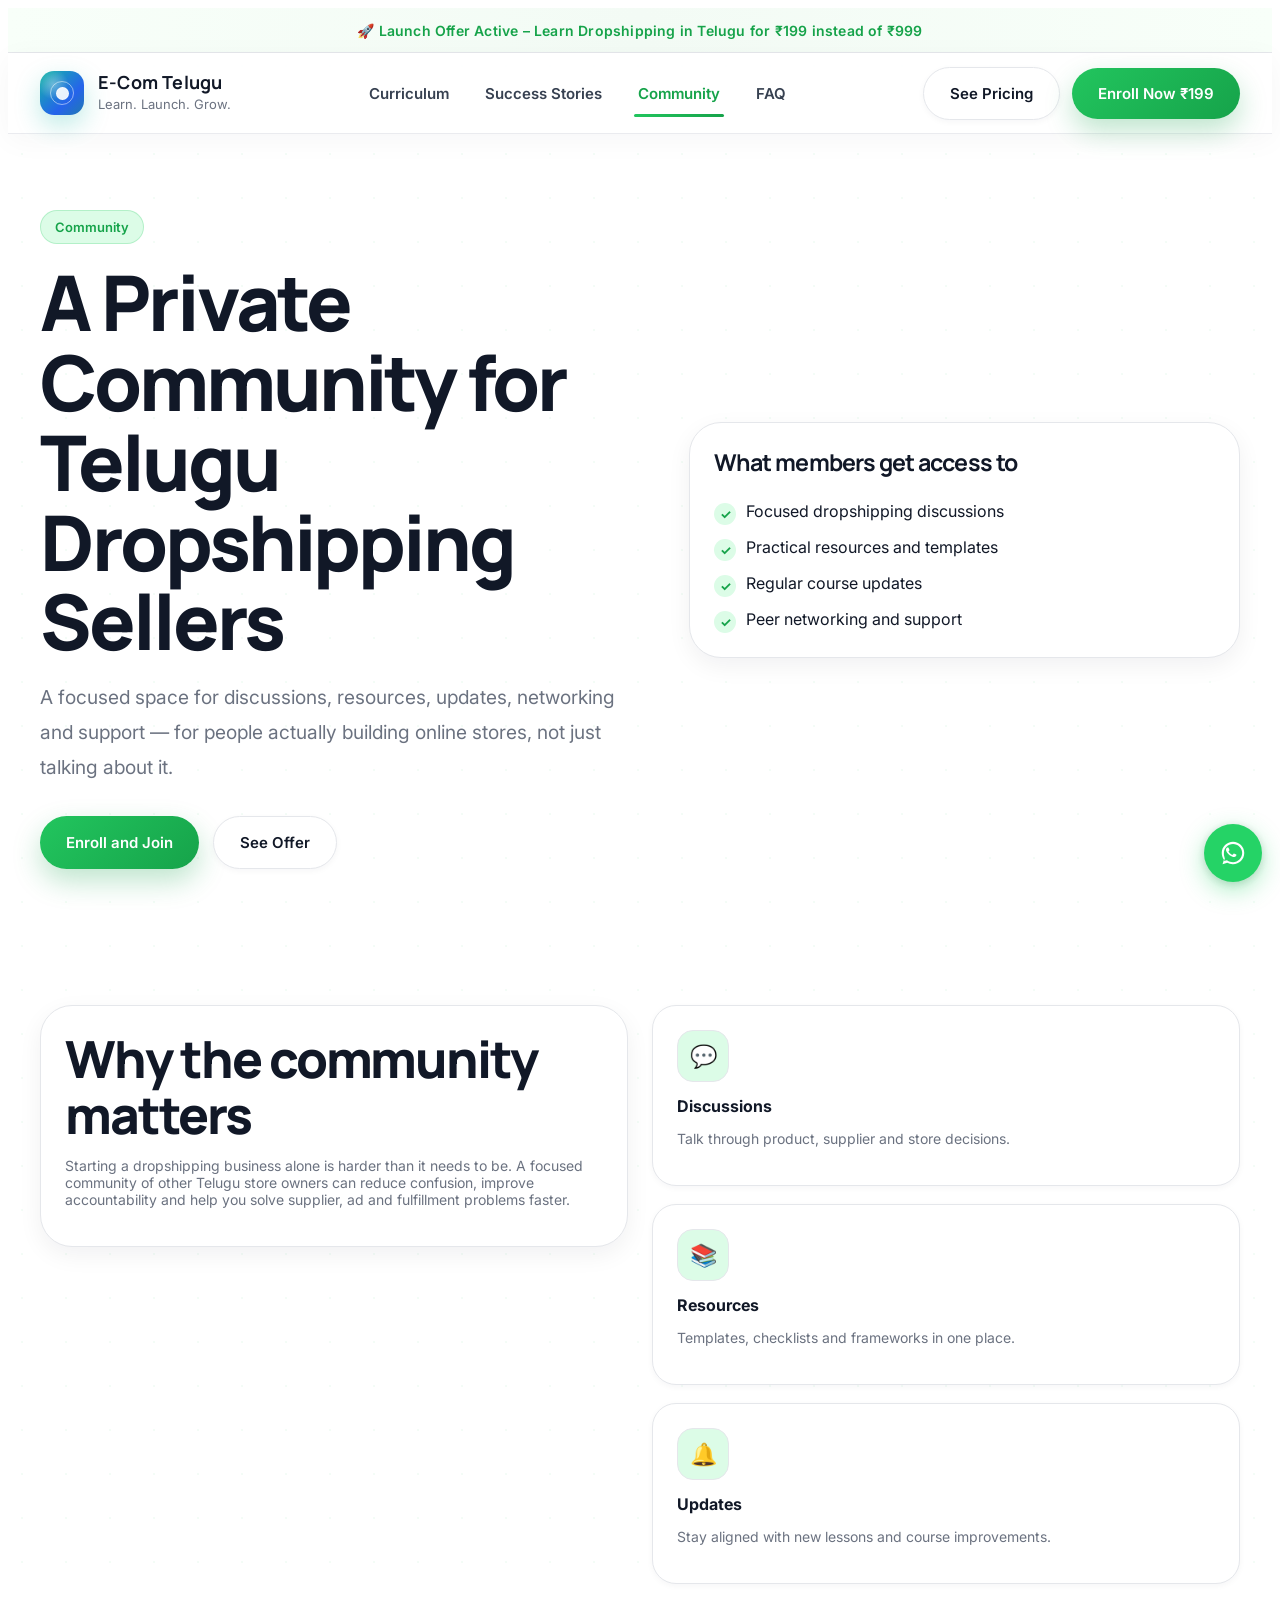
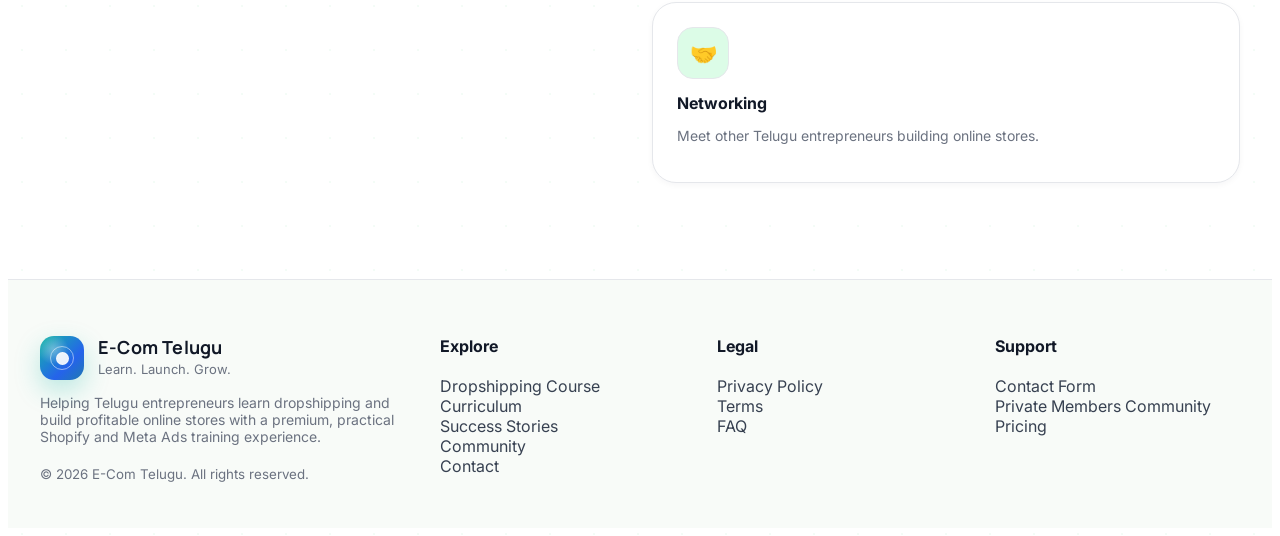
==== commit 7eff89cd: "Reposition entire site: Telugu dropshipping course, not e-commerce education Full line-by-line conte" ====
--- a/community.html
+++ b/community.html
@@ -3,19 +3,29 @@
 <head>
   <meta charset="utf-8" />
   <meta name="viewport" content="width=device-width, initial-scale=1" />
-  <title>Community | E-Com Telugu</title>
-  <meta name="description" content="E-Com Telugu — premium Telugu e-commerce education for entrepreneurs, students and business owners." />
+  <title>Telugu Dropshipping Community | Private Members Group – E-Com Telugu</title>
+  <meta name="description" content="Join a private community of Telugu dropshipping sellers for discussions, resources, updates and networking as you build your online store." />
+  <link rel="canonical" href="https://thedevarashetty.github.io/ecomtelugu/community.html" />
   <meta name="theme-color" content="#071E16" />
+
+  <meta property="og:type" content="website" />
+  <meta property="og:site_name" content="E-Com Telugu" />
+  <meta property="og:title" content="Telugu Dropshipping Community | Private Members Group" />
+  <meta property="og:description" content="Join a private community of Telugu dropshipping sellers for discussions, resources, updates and networking." />
+  <meta property="og:url" content="https://thedevarashetty.github.io/ecomtelugu/community.html" />
+  <meta property="og:image" content="https://thedevarashetty.github.io/ecomtelugu/assets/logo-navbar.png" />
+  <meta property="og:locale" content="en_IN" />
+
   <link rel="preconnect" href="https://fonts.googleapis.com">
   <link rel="preconnect" href="https://fonts.gstatic.com" crossorigin>
   <link href="https://fonts.googleapis.com/css2?family=Inter:wght@400;500;600;700;800&family=Manrope:wght@700;800&display=swap" rel="stylesheet">
   <link rel="stylesheet" href="styles.css" />
-  
+
 </head>
 <body class="">
 
     <div class="topbar">
-      <div class="container">🚀 Launch Offer Active – Get E-Com Telugu Masterclass for ₹199 instead of ₹999</div>
+      <div class="container">🚀 Launch Offer Active – Learn Dropshipping in Telugu for ₹199 instead of ₹999</div>
     </div>
     <div class="nav-wrap">
       <div class="container">
@@ -51,15 +61,15 @@
         </div>
       </div>
     </div>
-    
+
 
 <main>
   <section class="hero">
     <div class="container hero-wrap">
       <div class="hero-copy reveal">
         <div class="kicker">Community</div>
-        <h1>Private Members Community for Serious Builders</h1>
-        <p class="lead">A focused environment for discussions, resources, updates, networking and support — designed to keep momentum high.</p>
+        <h1>A Private Community for Telugu Dropshipping Sellers</h1>
+        <p class="lead">A focused space for discussions, resources, updates, networking and support — for people actually building online stores, not just talking about it.</p>
         <div class="actions">
           <button class="btn btn-primary js-enroll" data-plan="ecom-telugu-masterclass" data-amount="19900">Enroll and Join</button>
           <a class="btn btn-secondary" href="index.html#pricing">See Offer</a>
@@ -68,9 +78,9 @@
       <div class="card pad reveal">
         <h3>What members get access to</h3>
         <div class="checklist">
-          <div class="check">Focused discussions</div>
-          <div class="check">Practical resources</div>
-          <div class="check">Regular updates</div>
+          <div class="check">Focused dropshipping discussions</div>
+          <div class="check">Practical resources and templates</div>
+          <div class="check">Regular course updates</div>
           <div class="check">Peer networking and support</div>
         </div>
       </div>
@@ -81,13 +91,13 @@
     <div class="container split">
       <div class="card pad reveal">
         <h2>Why the community matters</h2>
-        <p class="small-muted">A disciplined community can reduce confusion, improve accountability and create faster learning loops.</p>
+        <p class="small-muted">Starting a dropshipping business alone is harder than it needs to be. A focused community of other Telugu store owners can reduce confusion, improve accountability and help you solve supplier, ad and fulfillment problems faster.</p>
       </div>
       <div class="grid reveal">
-        <div class="icon-card"><div class="icon-badge">💬</div><strong>Discussions</strong><p class="small-muted">Talk through store decisions and next steps.</p></div>
+        <div class="icon-card"><div class="icon-badge">💬</div><strong>Discussions</strong><p class="small-muted">Talk through product, supplier and store decisions.</p></div>
         <div class="icon-card"><div class="icon-badge">📚</div><strong>Resources</strong><p class="small-muted">Templates, checklists and frameworks in one place.</p></div>
-        <div class="icon-card"><div class="icon-badge">🔔</div><strong>Updates</strong><p class="small-muted">Stay aligned with releases and improvements.</p></div>
-        <div class="icon-card"><div class="icon-badge">🤝</div><strong>Networking</strong><p class="small-muted">Meet builders with a similar ambition.</p></div>
+        <div class="icon-card"><div class="icon-badge">🔔</div><strong>Updates</strong><p class="small-muted">Stay aligned with new lessons and course improvements.</p></div>
+        <div class="icon-card"><div class="icon-badge">🤝</div><strong>Networking</strong><p class="small-muted">Meet other Telugu entrepreneurs building online stores.</p></div>
       </div>
     </div>
   </section>
@@ -105,12 +115,12 @@
                 <span>Learn. Launch. Grow.</span>
               </div>
             </div>
-            <p class="small-muted">Helping Telugu entrepreneurs build, launch, and scale profitable e-commerce businesses with a premium, practical learning experience.</p>
+            <p class="small-muted">Helping Telugu entrepreneurs learn dropshipping and build profitable online stores with a premium, practical Shopify and Meta Ads training experience.</p>
             <small>© 2026 E-Com Telugu. All rights reserved.</small>
           </div>
           <div>
             <strong style="color:var(--text)">Explore</strong><br><br>
-            <a href="curriculum.html">Curriculum</a><br>
+            <a href="curriculum.html">Dropshipping Course Curriculum</a><br>
             <a href="success-stories.html">Success Stories</a><br>
             <a href="community.html">Community</a><br>
             <a href="contact.html">Contact</a>
@@ -140,12 +150,12 @@
       <div class="row">
         <div class="text">
           <strong>Enroll today for ₹199</strong>
-          <span>Premium masterclass access</span>
+          <span>Telugu dropshipping course access</span>
         </div>
         <button class="btn btn-primary js-enroll" data-plan="ecom-telugu-masterclass" data-amount="19900">Enroll Now</button>
       </div>
     </div>
-    
+
 <script src="script.js"></script>
 </body>
-</html>+</html>
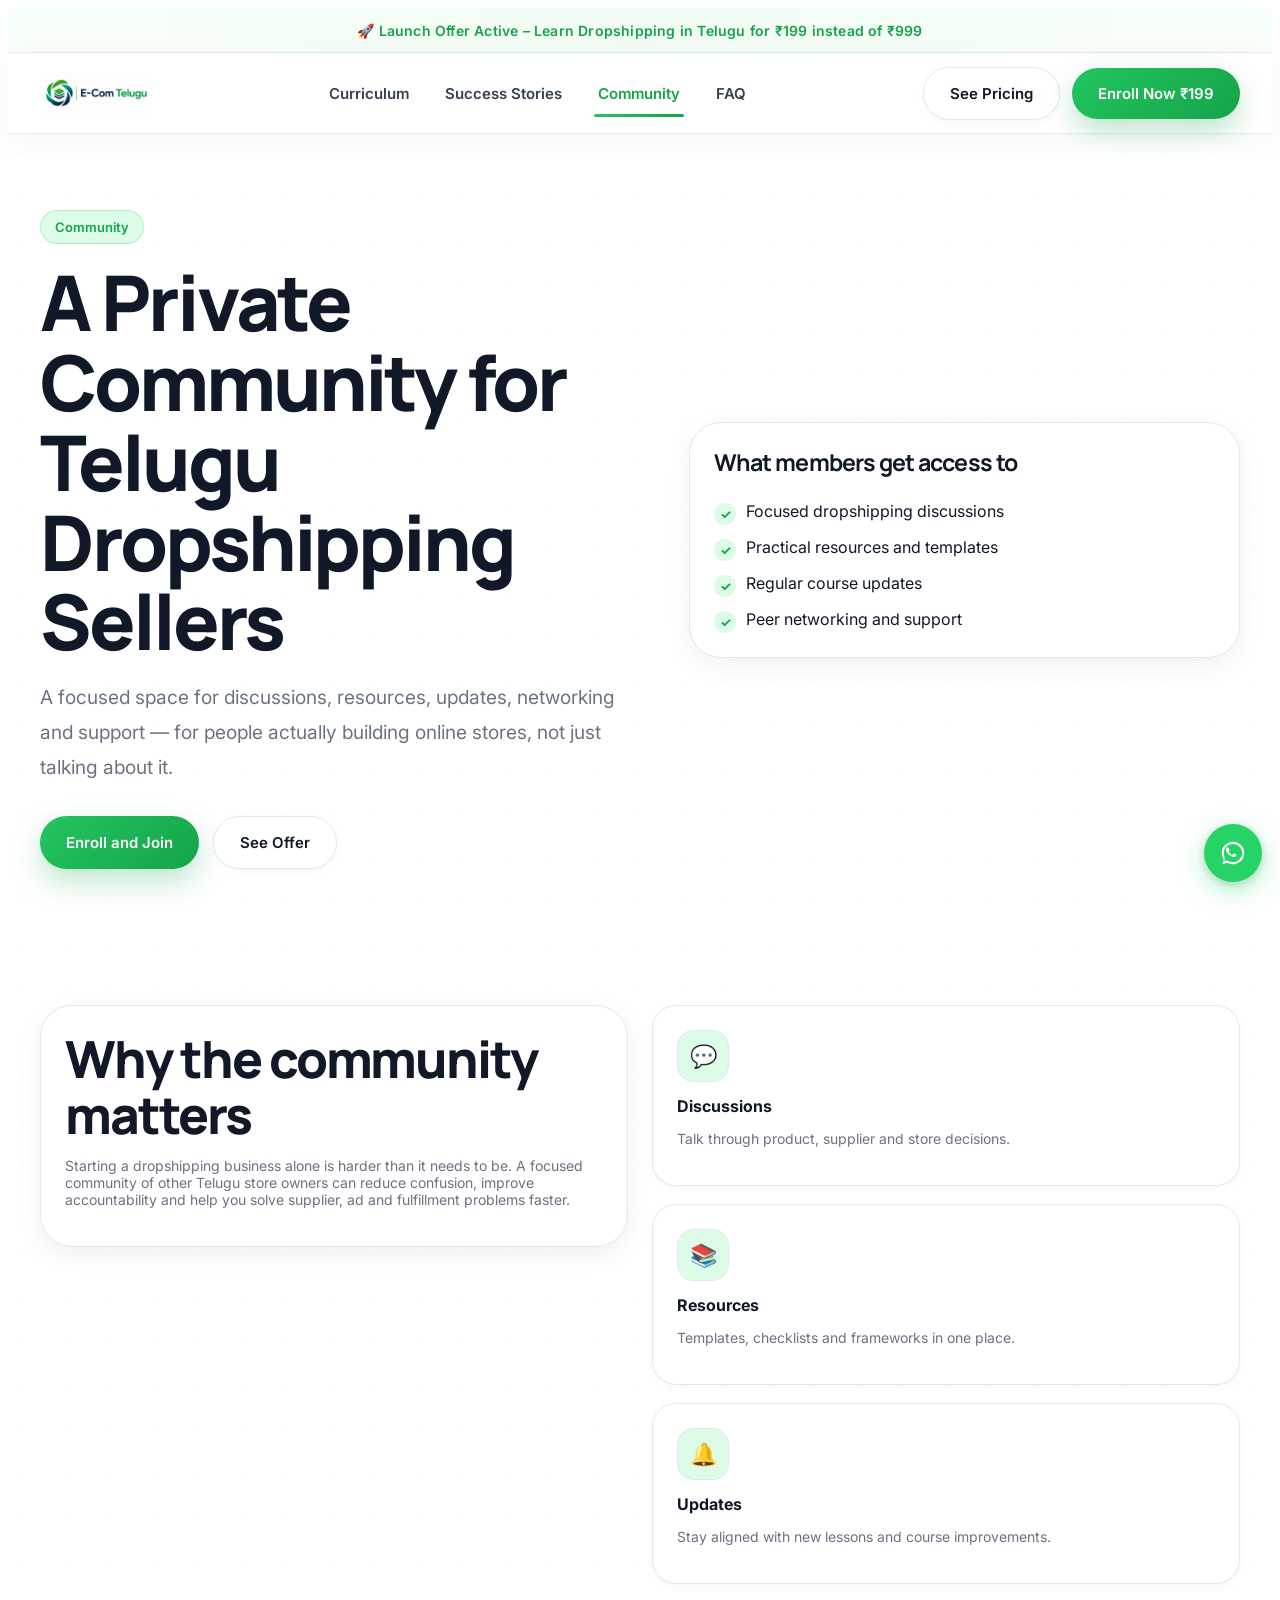
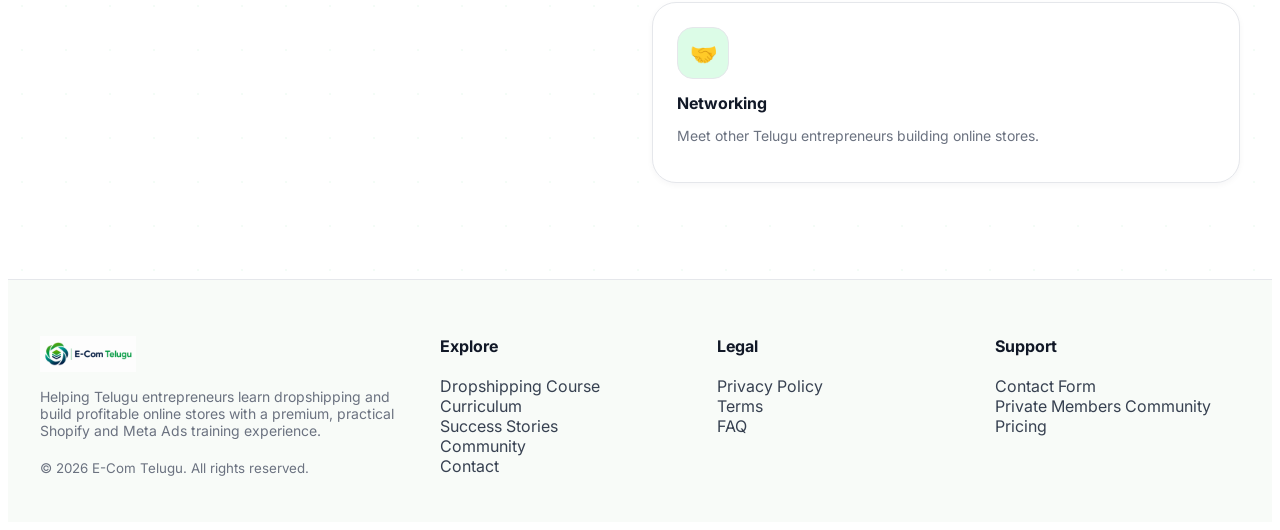
==== commit 1111750d: "Fix logo consistency and mobile layout overflow bugs Logo: - All 8 non-home pages were using a CSS-g" ====
--- a/community.html
+++ b/community.html
@@ -31,11 +31,11 @@
       <div class="container">
         <nav class="nav" aria-label="Primary">
           <a class="brand" href="index.html">
-            <div class="brand-mark" aria-hidden="true"></div>
-            <div class="brand-text">
-              <strong>E-Com Telugu</strong>
-              <span>Learn. Launch. Grow.</span>
-            </div>
+            <img
+                src="assets/logo-navbar.png"
+                alt="E-Com Telugu — Telugu Dropshipping Course"
+                class="site-logo"
+            >
           </a>
           <div class="nav-links">
             <a href="curriculum.html" class="">Curriculum</a>
@@ -108,13 +108,11 @@
       <div class="container">
         <div class="footer-grid">
           <div>
-            <div class="brand" style="margin-bottom:14px;">
-              <div class="brand-mark" aria-hidden="true"></div>
-              <div class="brand-text">
-                <strong>E-Com Telugu</strong>
-                <span>Learn. Launch. Grow.</span>
-              </div>
-            </div>
+            <img
+               src="assets/logo-navbar.png"
+               alt="E-Com Telugu — Telugu Dropshipping Course"
+               class="footer-logo"
+            >
             <p class="small-muted">Helping Telugu entrepreneurs learn dropshipping and build profitable online stores with a premium, practical Shopify and Meta Ads training experience.</p>
             <small>© 2026 E-Com Telugu. All rights reserved.</small>
           </div>
--- a/styles.css
+++ b/styles.css
@@ -141,6 +141,7 @@
   font-size:clamp(3rem, 6vw, 5rem);
   line-height:1.04;
   max-width:12ch;
+  overflow-wrap:break-word;
 }
 
 h2, .h2{
@@ -437,6 +438,7 @@
   gap:40px;
   align-items:center;
 }
+.hero-wrap > *{ min-width:0; }
 .hero-copy .actions{
   display:flex;
   gap:14px;
